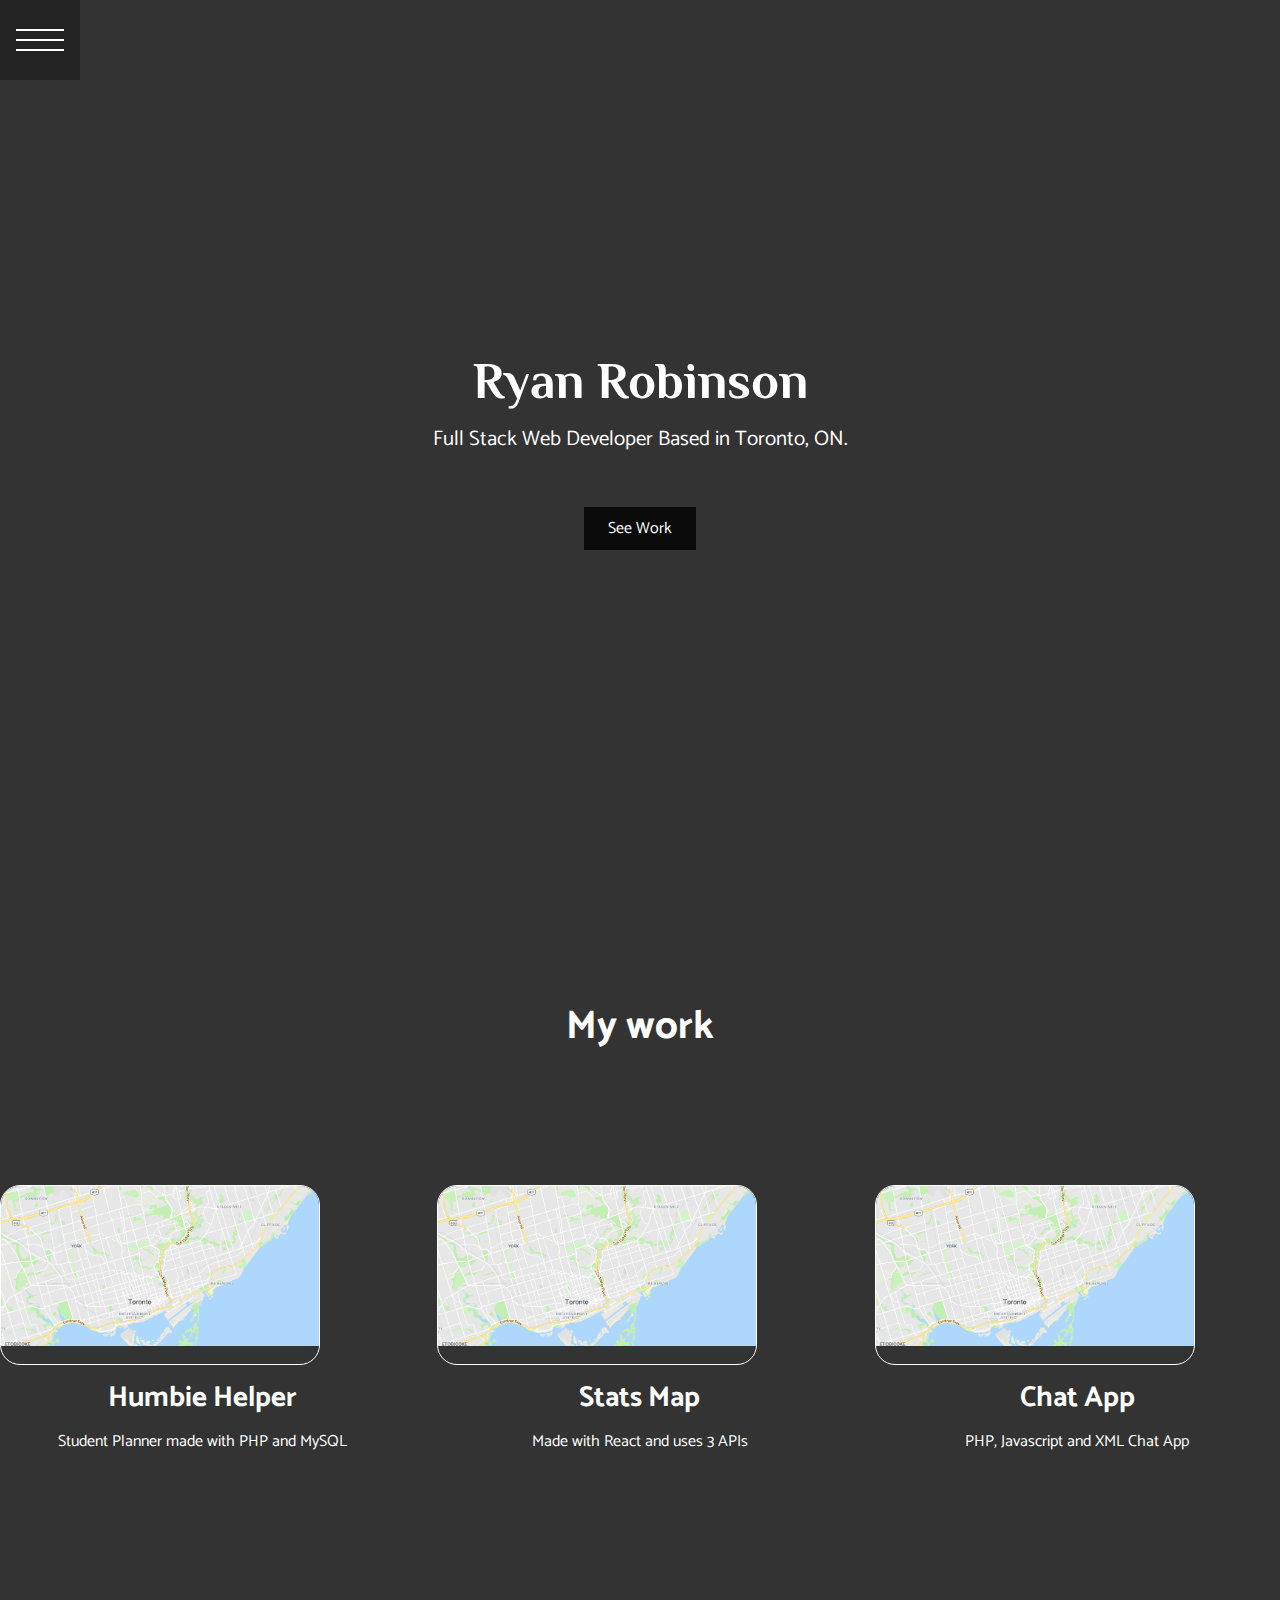
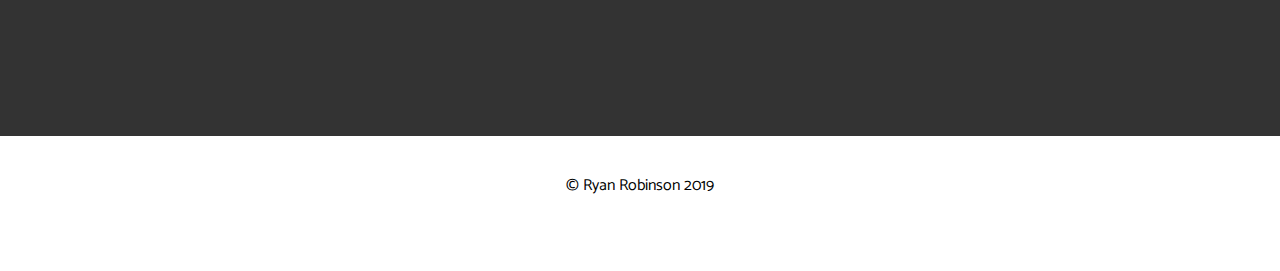
==== index.html @ bd289f0a "added grid to work section" ====
<!DOCTYPE html>
<html lang="en">
<head>
    <meta charset="UTF-8">
    <meta name="viewport" content="width=device-width, initial-scale=1.0">
    <meta http-equiv="X-UA-Compatible" content="ie=edge">
    <title>Document</title>
    <link href="https://fonts.googleapis.com/css?family=Philosopher|Catamaran" rel="stylesheet">
    <link rel="stylesheet" href="./css/style.css">
    <link rel="stylesheet" href="./css/nav.css">
    <link rel="stylesheet" href="./css/work.css">
</head>
<body>
    <nav class="nav-wrap">
        <input type="checkbox" class="open-nav">
        <div class="burger"><div></div></div>
        <div class="nav">
            <div>
                <div>
                    <ul>
                        <li><a href="#" class="top-btn">Top</a></li>
                        <li><a href="#" class="work-btn">Work</a></li>
                        <li><a href="#">About</a></li>
                        <li><a href="#">Contact</a></li>
                    </ul>
                </div>
            </div>
        </div>
    </nav>
    <main>
        <div class="landing">
            <div class="container landing-inner">
                <h1>Ryan Robinson</h1>
                <p>Full Stack Web Developer Based in Toronto, ON.</p>
                <a href="#" class="btn">See Work</a>
            </div>
        </div>
        <div class="work">
            <h2>My work</h2>
            <div class="work-1">
                <div class="work-display">
                    <a href="#"><img class='work-image' src="./images/stats-map.png" alt=""></a>
                </div>
                <div class="work-desc">
                    <h3>Humbie Helper</h3>
                    <p>Student Planner made with PHP and MySQL</p>
                </div>
            </div>
            <div class="work-2">
                <div class="work-display">
                    <a href="#"><img class='work-image' src="./images/stats-map.png" alt=""></a>
                </div>
                <div class="work-desc">
                    <h3>Stats Map</h3>
                    <p>Made with React and uses 3 APIs</p>
                </div>
            </div>
            <div class="work-3">
                <div class="work-display">
                    <a href="#"><img class='work-image' src="./images/stats-map.png" alt=""></a>
                </div>
                <div class="work-desc">
                    <h3>Chat App</h3>
                    <p>PHP, Javascript and XML Chat App</p>
                </div>
            </div>
        </div>
        <div class="about">

        </div>
    </main>
    <footer class="footer">
        <p class="footer-name">&copy; Ryan Robinson 2019</p>
    </footer>
<script src="./javascript/main.js"></script>
</body>
</html>
---- css/style.css ----
/* Custom Properties */
:root {
    --primary-color: rgba(0, 0, 0, 0.80);
    --overlay-color: rgb(5, 47, 59, 0.95);
    --font-color:#fff;
    --extra-font-color:#3399ff;
    --menu-speed: 1.3s;
    --burger-colour:#fff;
    --burger-background:rgba(0, 0, 0, 0.30);
    --menu-background: 
}

/* General Styles */
* {
    box-sizing: border-box;
    margin: 0;
    padding: 0;
}
body {
    font-family: Catamaran, Helvetica, Arial sans-serif;
    line-height: 1.2;
}

/* Landing Area Styles */
.container {
    max-width: 960px;
    margin: auto;
    overflow: hidden;
    padding: 0 3rem;
}
.landing {
    color:var(--font-color);
    height:100vh;
    position:relative;
    background-color: var(--primary-color);
}

.landing:before {
    content:'';
    /* Photo by Steve Johnson from pexels.com */
    background:url(../images/abstract1.jpg) no-repeat center center/cover;
    top:0;
    left:0;
    width:100%;
    height:100%;
    position:absolute;
    z-index:-1;
}
.landing .landing-inner {
    display:flex;
    flex-direction: column;
    align-items:center;
    justify-content: center;
    text-align:center;
    height:100%;
}
.landing h1 {
    font-size: 3.2rem;
    padding-bottom:1rem;
    font-family: Philosopher, sans-serif;
}
.landing p {
    padding-bottom:2.4rem;
    font-size:1.3rem;
}
.btn {
    display:inline-block;
    border: none;
    background-color: var(--primary-color);
    color: var(--font-color);
    padding:0.75em 1.5em;
    margin-top: 1rem;
    text-decoration:none;
    transition: opacity 0.75s linear;
}
.btn:hover {
    opacity: 0.5;
}

/* Footer Styling */
.footer {
    background-color: var(--primary-background);
    color: var(--primary-font);
    height:15vh;
    text-align:center;
}
.footer-name{
    padding-top:40px;
}
---- css/nav.css ----
.nav-wrap {
    position:fixed;
    top:0;
    left:0;
    z-index:1;
}
.open-nav {
    transform: scale(2.2);
}
.nav-wrap .open-nav {
    position:absolute;
    top:0;
    left:0;
    z-index:2;
    cursor:pointer;
    width:50px;
    height:50px;
    opacity:0;
}
/* Making The Hamburger */
.nav-wrap .burger {
    position:absolute;
    top:0;
    left:0;
    z-index:1;
    width:80px;
    height:80px;
    padding:1rem;
    background-color: var(--burger-background);
    display:flex;
    align-items:center;
    justify-content:center;
}

/* Meat */
.nav-wrap .burger > div {
    position:relative;
    width:100%;
    height:2px;
    background-color:var(--burger-colour);
    display:flex;
    align-items:center;
    justify-content:center;
    transition:all 0.6s ease;
}
/* Bun Top */
.nav-wrap .burger > div:before,
.nav-wrap .burger > div:after {
    content:'';
    position:absolute;
    z-index:1;
    top:-10px;
    width:100%;
    height:2px;
    background:inherit;
}
/* Bun bottom */
.nav-wrap .burger > div:after {
    top:10px;
}

/* --- Hamburger Menu Animations --- */
/* rotate burger on click */
.nav-wrap .open-nav:checked + .burger > div {
    transform: rotate(135deg);
}
/* turn hamburger into x */
.nav-wrap .open-nav:checked + .burger > div:before,
.nav-wrap .open-nav:checked + .burger > div:after {
    top: 0;
    transform: rotate(90deg);
}

/* rotate x on hover */
.nav-wrap .open-nav:checked:hover + .burger > div {
    transform: rotate(225deg);
}
/* animate menu */
.nav-wrap .open-nav:checked ~ .nav {
    visibility: visible;
}
.nav-wrap .open-nav:checked ~ .nav > div {
    transform:scale(1);
    transition-duration:var(--menu-speed);
}
.nav-wrap .open-nav:checked ~ .nav > div > div {
    opacity: 1;
    transition:opacity 0.4s ease;
}
.nav-wrap .nav {
    position: fixed;
    top: 0;
    left: 0;
    width:100%;
    height:100%;
    visibility: hidden;
    overflow: hidden;
    display: flex;
    align-items: center;
    justify-content: center;
}
.nav-wrap .nav > div {
    background: var(--burger-colour);
    border-radius: 50%;
    width: 200vw;
    height: 200vw;
    display:flex;
    flex: none;
    align-items: center;
    justify-content: center;
    transform: scale(0);
    transition: all 0.4s ease;
}
.nav-wrap .nav > div > div {
    text-align: center;
    max-width: 90vw;
    max-height:100vh;
    opacity:0;
    transition: opacity 0.5s ease;
}
.nav-wrap .nav > div > div > ul > li {
    list-style:none;
    color: var(--burger-color);
    font-size: 1.5rem;
    padding: 1rem;
}
.nav-wrap .nav > div > div > ul > li > a {
    color: inherit;
    text-decoration: none;
    transition: color 0.4s ease;
}
@media only screen and (min-width: 1100px) {
    /* .nav-wrap {
        display:none;
    } */
}
---- css/work.css ----
.work {
    color: var(--font-color);
    height:100vh;
    position:relative;
    background-color: var(--primary-color);
    display: grid;
    grid-template-columns: 1fr 1fr 1fr;
    grid-template-rows: 1fr 1fr 1fr;
    height: calc(100vh - 4em);
    grid-gap: 2em;
    margin: 0 auto;
}
.work-image{
    flex-shrink:0;
    min-width:100%;
    max-width:100%;
}
.work-1{
    grid-column:1;
    grid-row:2;
}
.work-2{
    grid-column:2;
    grid-row:2;
}
.work-3{
    grid-column:3;
    grid-row:2;
}
.work:before {
    content:'';
    background:url(../images/abstract2.jpg) no-repeat center center/cover;
    top:0;
    left:0;
    width:100%;
    height:100%;
    position:absolute;
    z-index:-1;
}
.work h2 {
    font-size:2.5rem;
    grid-column:2;
    grid-row:1;
    display:flex;
    flex-direction: column;
    align-items:center;
    justify-content: center;
    text-align:center;
}
.work h3 {
    font-size:1.8rem;
    padding: 1rem;
}
.work h2 h3 {
    display:block;
    font-family: Philosopher, sans-serif
}
.work-display {
    border: 1px solid #fff;
    border-radius: 20px;
    /* display: inline-block; */
    width:25vw;
    height:20vh;
    overflow: hidden;
}
.work-display img {
    margin:auto;
}
.work-card {
    display:flex;
    justify-content:center;
    align-items: center;
    padding: 20px;
    margin: 10px;
}
.work-desc {
    text-align:center;
}
#humbie {
    background:url(../images/humbieHelper.png)no-repeat center center/cover;
}
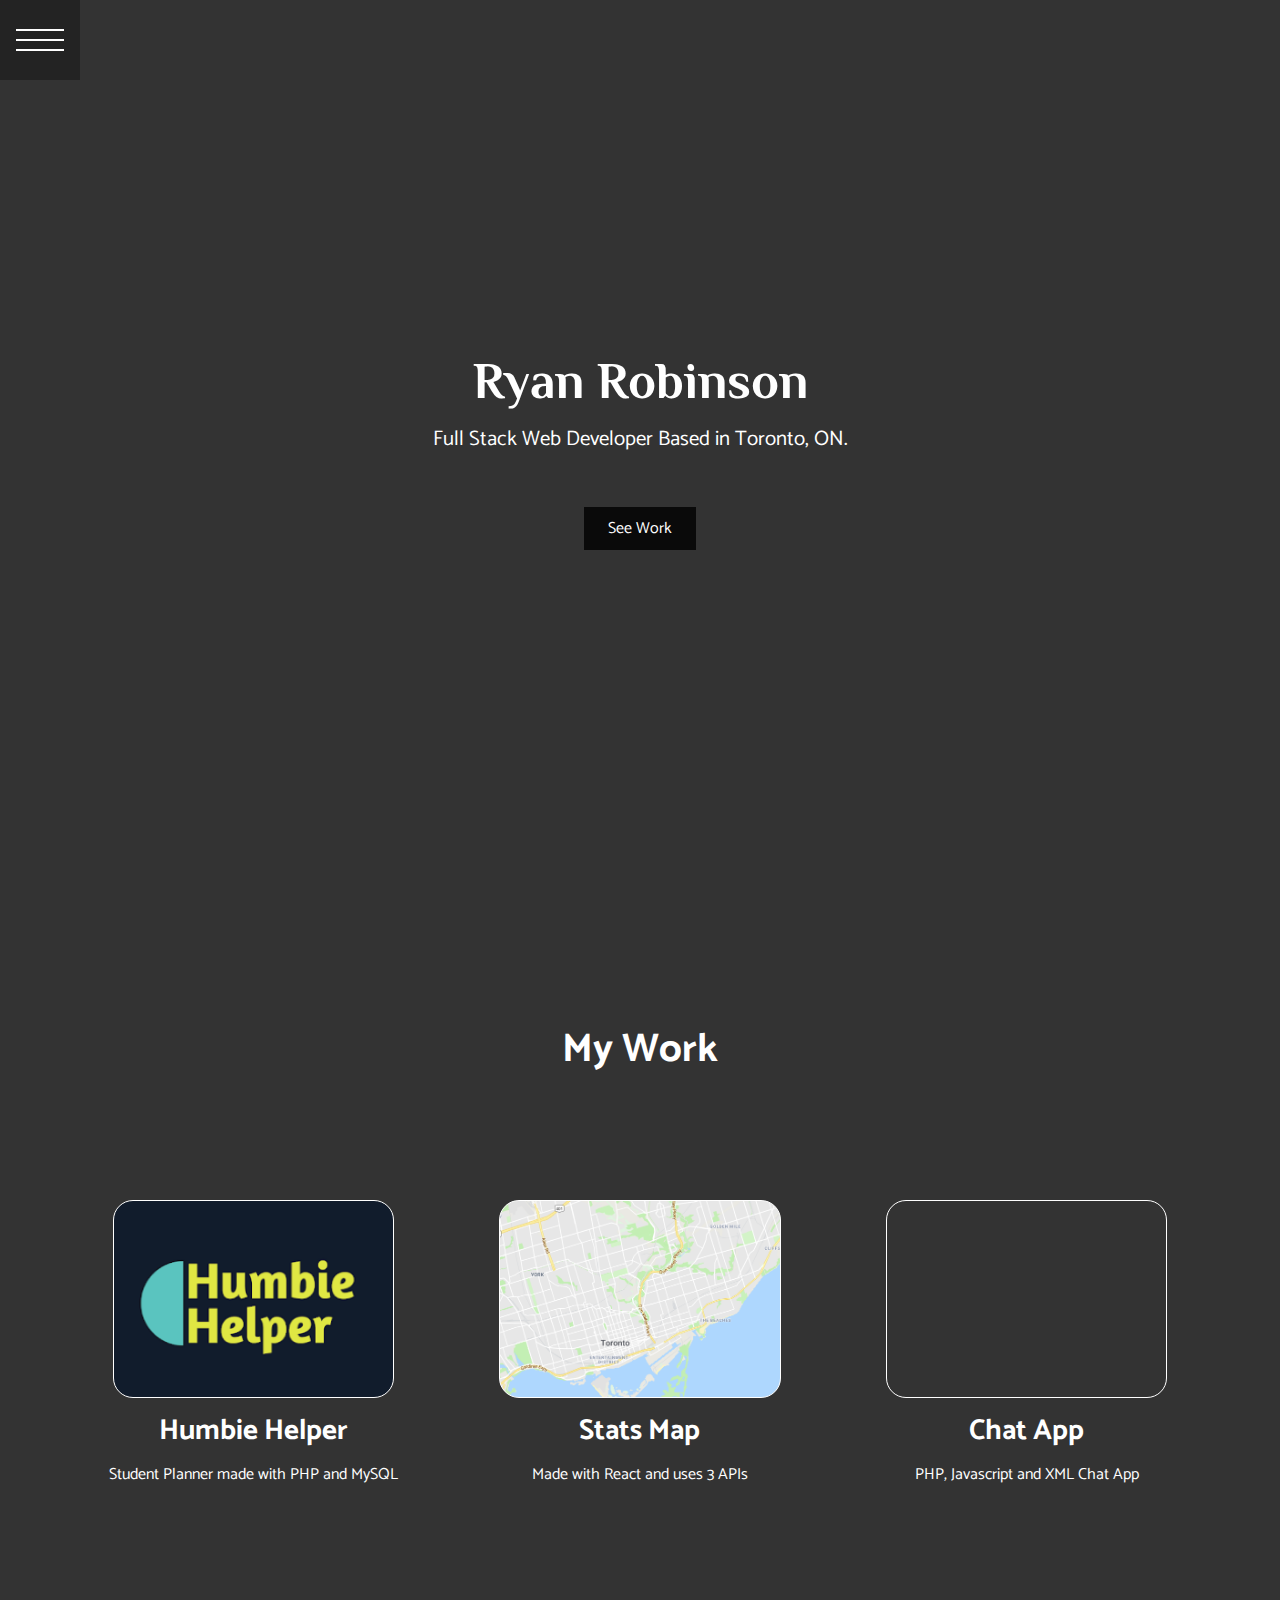
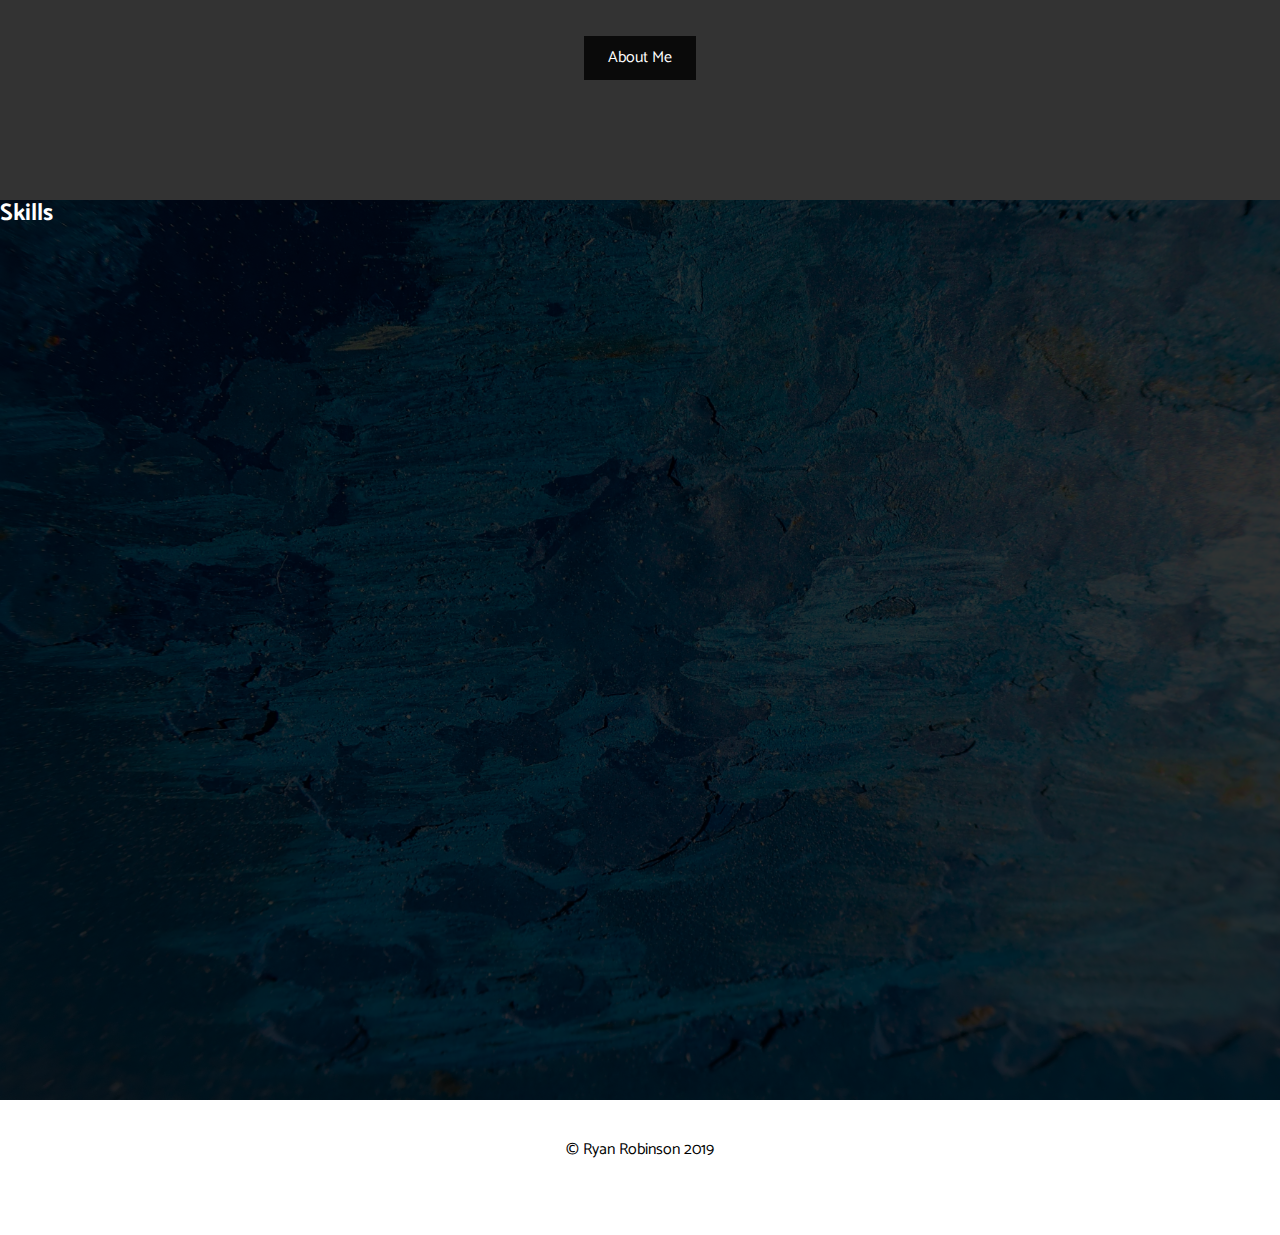
==== commit 51871874: "work section complete, start on about" ====
--- a/index.html
+++ b/index.html
@@ -20,7 +20,7 @@
                     <ul>
                         <li><a href="#" class="top-btn">Top</a></li>
                         <li><a href="#" class="work-btn">Work</a></li>
-                        <li><a href="#">About</a></li>
+                        <li><a href="#" class="about-btn">About</a></li>
                         <li><a href="#">Contact</a></li>
                     </ul>
                 </div>
@@ -32,14 +32,14 @@
             <div class="container landing-inner">
                 <h1>Ryan Robinson</h1>
                 <p>Full Stack Web Developer Based in Toronto, ON.</p>
-                <a href="#" class="btn">See Work</a>
+                <a href="#" class="main-btn btn">See Work</a>
             </div>
         </div>
         <div class="work">
-            <h2>My work</h2>
+            <h2>My Work</h2>
             <div class="work-1">
                 <div class="work-display">
-                    <a href="#"><img class='work-image' src="./images/stats-map.png" alt=""></a>
+                    <a href="#"></a>
                 </div>
                 <div class="work-desc">
                     <h3>Humbie Helper</h3>
@@ -48,7 +48,7 @@
             </div>
             <div class="work-2">
                 <div class="work-display">
-                    <a href="#"><img class='work-image' src="./images/stats-map.png" alt=""></a>
+                    <a href="#"></a>
                 </div>
                 <div class="work-desc">
                     <h3>Stats Map</h3>
@@ -57,16 +57,21 @@
             </div>
             <div class="work-3">
                 <div class="work-display">
-                    <a href="#"><img class='work-image' src="./images/stats-map.png" alt=""></a>
+                    <a href="#"></a>
                 </div>
                 <div class="work-desc">
                     <h3>Chat App</h3>
                     <p>PHP, Javascript and XML Chat App</p>
                 </div>
             </div>
+            <div class="btn-container">
+                <a href="#" class= "btn about-btn">About Me</a>
+            </div>
         </div>
         <div class="about">
-
+            <h2>Skills</h2>
+            <div class="skills">
+            </div>
         </div>
     </main>
     <footer class="footer">
--- a/css/style.css
+++ b/css/style.css
@@ -1,16 +1,15 @@
-/* Custom Properties */
+/* --- Variables --- */
 :root {
     --primary-color: rgba(0, 0, 0, 0.80);
-    --overlay-color: rgb(5, 47, 59, 0.95);
+    --menu-color: rgb(0, 0, 0, 0.95);
     --font-color:#fff;
     --extra-font-color:#3399ff;
     --menu-speed: 1.3s;
-    --burger-colour:#fff;
-    --burger-background:rgba(0, 0, 0, 0.30);
-    --menu-background: 
+    --burger-color:#fff;
+    --burger-background:rgba(0, 0, 0, 0.30); 
 }
 
-/* General Styles */
+/* --- General Style --- */
 * {
     box-sizing: border-box;
     margin: 0;
@@ -21,7 +20,7 @@
     line-height: 1.2;
 }
 
-/* Landing Area Styles */
+/* --- Landing Section --- */
 .container {
     max-width: 960px;
     margin: auto;
@@ -64,7 +63,6 @@
     font-size:1.3rem;
 }
 .btn {
-    display:inline-block;
     border: none;
     background-color: var(--primary-color);
     color: var(--font-color);
@@ -76,8 +74,26 @@
 .btn:hover {
     opacity: 0.5;
 }
+/* --- About Section --- */
+.about {
+    color: var(--font-color);
+    height:100vh;
+    position:relative;
+    background-color: var(--primary-color);
+}
+.about:before {
+    content:'';
+    /* Photo by Steve Johnson from pexels.com */
+    background:url(../images/abstract3.jpg) no-repeat center center/cover;
+    top:0;
+    left:0;
+    width:100%;
+    height:100%;
+    position:absolute;
+    z-index:-1;
+}
 
-/* Footer Styling */
+/* --- Footer --- */
 .footer {
     background-color: var(--primary-background);
     color: var(--primary-font);
@@ -86,4 +102,5 @@
 }
 .footer-name{
     padding-top:40px;
-}+}
+
--- a/css/nav.css
+++ b/css/nav.css
@@ -37,7 +37,7 @@
     position:relative;
     width:100%;
     height:2px;
-    background-color:var(--burger-colour);
+    background-color:var(--burger-color);
     display:flex;
     align-items:center;
     justify-content:center;
@@ -100,7 +100,7 @@
     justify-content: center;
 }
 .nav-wrap .nav > div {
-    background: var(--burger-colour);
+    background: var(--menu-color);
     border-radius: 50%;
     width: 200vw;
     height: 200vw;
@@ -112,8 +112,8 @@
     transition: all 0.4s ease;
 }
 .nav-wrap .nav > div > div {
-    text-align: center;
-    max-width: 90vw;
+    text-align:center;
+    max-width:90vw;
     max-height:100vh;
     opacity:0;
     transition: opacity 0.5s ease;
@@ -129,7 +129,7 @@
     text-decoration: none;
     transition: color 0.4s ease;
 }
-@media only screen and (min-width: 1100px) {
+@media only screen and (min-width: 1024px) {
     /* .nav-wrap {
         display:none;
     } */
--- a/css/work.css
+++ b/css/work.css
@@ -3,12 +3,9 @@
     height:100vh;
     position:relative;
     background-color: var(--primary-color);
-    display: grid;
-    grid-template-columns: 1fr 1fr 1fr;
-    grid-template-rows: 1fr 1fr 1fr;
-    height: calc(100vh - 4em);
-    grid-gap: 2em;
-    margin: 0 auto;
+    display:grid;
+    grid-template-columns:1fr 1fr 1fr;
+    grid-template-rows:1fr 1fr 1fr;
 }
 .work-image{
     flex-shrink:0;
@@ -18,6 +15,7 @@
 .work-1{
     grid-column:1;
     grid-row:2;
+    padding-left:5rem;
 }
 .work-2{
     grid-column:2;
@@ -26,9 +24,24 @@
 .work-3{
     grid-column:3;
     grid-row:2;
+    padding-right:5rem;
+}
+.work-1 > .work-display {
+    background:url(../images/humbieHelper.png) no-repeat center center/cover;
+
+}
+.work-2 > .work-display {
+    background:url(../images/stats-map.png) no-repeat center center/cover;
+
+}
+.work-3 > .work-display {
+    background:url(../images/abstract1.jpg) no-repeat center center/cover;
+
 }
 .work:before {
     content:'';
+    /* Photo from https://www.pexels.com/@rawpixel */
+    /* https://www.pexels.com/@francesco-ungaro */
     background:url(../images/abstract2.jpg) no-repeat center center/cover;
     top:0;
     left:0;
@@ -42,9 +55,9 @@
     grid-column:2;
     grid-row:1;
     display:flex;
-    flex-direction: column;
+    flex-direction:column;
     align-items:center;
-    justify-content: center;
+    justify-content:center;
     text-align:center;
 }
 .work h3 {
@@ -53,29 +66,48 @@
 }
 .work h2 h3 {
     display:block;
-    font-family: Philosopher, sans-serif
+    font-family:Philosopher, sans-serif;
 }
 .work-display {
-    border: 1px solid #fff;
+    border:1px solid #fff;
     border-radius: 20px;
-    /* display: inline-block; */
-    width:25vw;
-    height:20vh;
-    overflow: hidden;
-}
-.work-display img {
-    margin:auto;
-}
-.work-card {
-    display:flex;
-    justify-content:center;
-    align-items: center;
-    padding: 20px;
-    margin: 10px;
+    width:22vw;
+    height:22vh;
+    overflow:hidden;
+    margin:0 auto;
 }
 .work-desc {
     text-align:center;
 }
-#humbie {
-    background:url(../images/humbieHelper.png)no-repeat center center/cover;
-}+.btn-container {
+    grid-column: 2;
+    grid-row: 3;
+    text-align: center;
+    display: flex;
+    align-items: center;
+    justify-content: center;
+}
+/* .about-btn {
+    display: flex;
+    align-items: center;
+    justify-content: center;
+} */
+
+/* --- Media Queries --- */
+@media only screen and (max-width: 1024px) {
+    .work {
+        display:block;
+    }
+    .work > div {
+        padding-top:5rem;
+    }
+    .work-1{
+        padding-left:0;
+    }
+    .work-3{
+        padding-right:0;
+    }
+    .work-display{
+        height:15vh;
+    }
+}
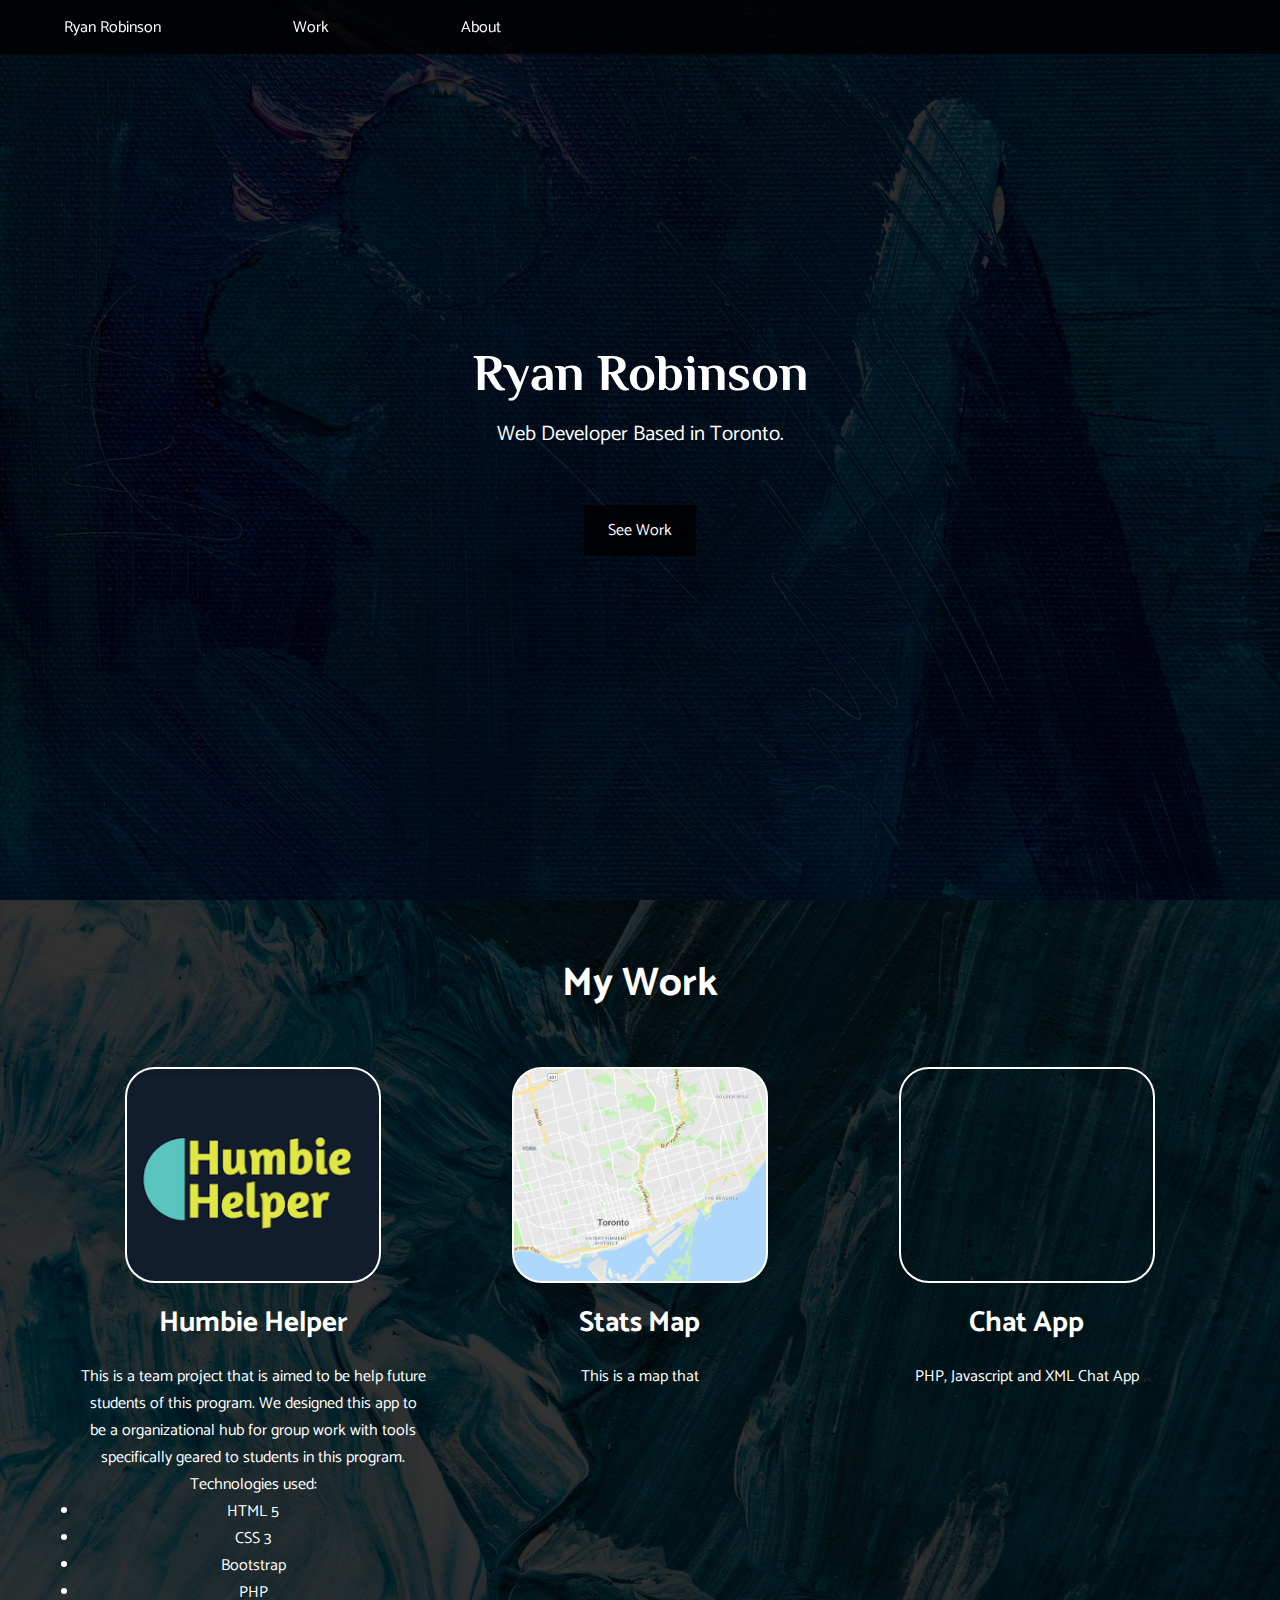
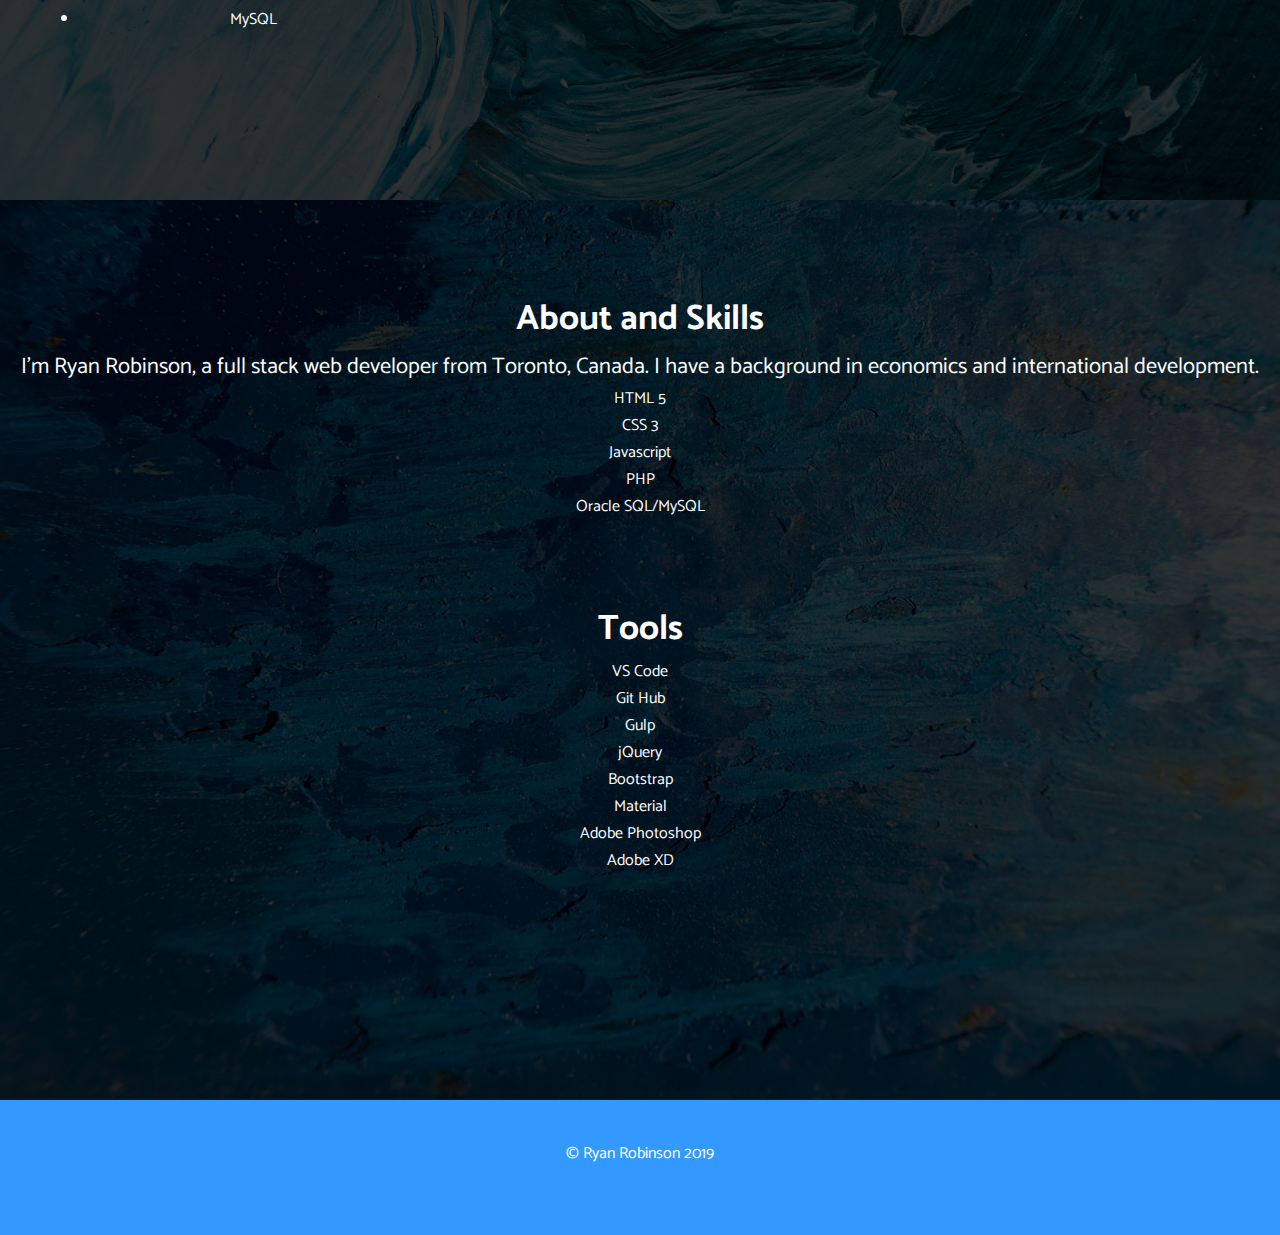
==== commit 719fb057: "about section start, scroll fixed" ====
--- a/index.html
+++ b/index.html
@@ -4,46 +4,65 @@
     <meta charset="UTF-8">
     <meta name="viewport" content="width=device-width, initial-scale=1.0">
     <meta http-equiv="X-UA-Compatible" content="ie=edge">
-    <title>Document</title>
+    <title>Ryan Robinson</title>
     <link href="https://fonts.googleapis.com/css?family=Philosopher|Catamaran" rel="stylesheet">
     <link rel="stylesheet" href="./css/style.css">
-    <link rel="stylesheet" href="./css/nav.css">
+    <link rel="stylesheet" href="./css/mobile-nav.css">
+    <link rel="stylesheet" href="./css/desktop-nav.css">
     <link rel="stylesheet" href="./css/work.css">
 </head>
 <body>
-    <nav class="nav-wrap">
+    <nav class="desktop-nav">
+        <ul>
+            <li><a href="#landing" class="top-btn">Ryan Robinson</a></li>
+            <li><a href="#work" class="work-btn">Work</a></li>
+            <li><a href="#about" class="about-btn">About</a></li>
+        </ul>
+    </nav>
+    <div class="mobile-nav">
         <input type="checkbox" class="open-nav">
         <div class="burger"><div></div></div>
         <div class="nav">
             <div>
                 <div>
                     <ul>
-                        <li><a href="#" class="top-btn">Top</a></li>
-                        <li><a href="#" class="work-btn">Work</a></li>
-                        <li><a href="#" class="about-btn">About</a></li>
-                        <li><a href="#">Contact</a></li>
+                        <li><a href="#landing" class="top-btn">Ryan Robinson</a></li>
+                        <li><a href="#work" class="work-btn">Work</a></li>
+                        <li><a href="#about" class="about-btn">About</a></li>
                     </ul>
                 </div>
             </div>
         </div>
-    </nav>
-    <main>
-        <div class="landing">
+    </div>
+    <main >
+        <section id="landing">
             <div class="container landing-inner">
                 <h1>Ryan Robinson</h1>
-                <p>Full Stack Web Developer Based in Toronto, ON.</p>
+                <p>Web Developer Based in Toronto.</p>
                 <a href="#" class="main-btn btn">See Work</a>
             </div>
-        </div>
-        <div class="work">
+        </section>
+        <section id="work">
             <h2>My Work</h2>
             <div class="work-1">
-                <div class="work-display">
-                    <a href="#"></a>
-                </div>
+                    <a href="https://humbiehelper.skriptkaiju.com/">
+                        <div class="work-display"></div>
+                    </a>
                 <div class="work-desc">
                     <h3>Humbie Helper</h3>
-                    <p>Student Planner made with PHP and MySQL</p>
+                    <p>This is a team project that is aimed to be help future students of this program. 
+                        We designed this app to be a organizational hub for group work with tools specifically geared to students in this program. 
+                    </p>
+                    <p>
+                        Technologies used:
+                        <ul>
+                            <li>HTML 5</li>
+                            <li>CSS 3</li>
+                            <li>Bootstrap</li>
+                            <li>PHP</li>
+                            <li>MySQL</li>
+                        </ul>
+                    </p>
                 </div>
             </div>
             <div class="work-2">
@@ -52,7 +71,7 @@
                 </div>
                 <div class="work-desc">
                     <h3>Stats Map</h3>
-                    <p>Made with React and uses 3 APIs</p>
+                    <p>This is a map that </p>
                 </div>
             </div>
             <div class="work-3">
@@ -64,18 +83,33 @@
                     <p>PHP, Javascript and XML Chat App</p>
                 </div>
             </div>
-            <div class="btn-container">
-                <a href="#" class= "btn about-btn">About Me</a>
-            </div>
-        </div>
-        <div class="about">
-            <h2>Skills</h2>
-            <div class="skills">
-            </div>
-        </div>
+        </section>
+        <section id="about">
+            <h2>About and Skills</h2>
+            <p>I'm Ryan Robinson, a full stack web developer from Toronto, Canada. I have a background in economics and international development.</p>
+            <ul>
+                <li>HTML 5</li>
+                <li>CSS 3</li>
+                <li>Javascript</li>
+                <li>PHP</li>
+                <li>Oracle SQL/MySQL</li>
+            </ul>
+            <h3>Tools</h3>
+            <ul>
+                <li>VS Code</li>
+                <li>Git Hub</li>
+                <li>Gulp</li>
+                <li>jQuery</li>
+                <li>Bootstrap</li>
+                <li>Material</li>
+                <li>Adobe Photoshop</li>
+                <li>Adobe XD</li>
+
+            </ul>
+        </section>
     </main>
     <footer class="footer">
-        <p class="footer-name">&copy; Ryan Robinson 2019</p>
+        <p>&copy; Ryan Robinson <span>2019</span></p>
     </footer>
 <script src="./javascript/main.js"></script>
 </body>
--- a/css/style.css
+++ b/css/style.css
@@ -1,43 +1,41 @@
 /* --- Variables --- */
 :root {
-    --primary-color: rgba(0, 0, 0, 0.80);
-    --menu-color: rgb(0, 0, 0, 0.95);
+    --primary-color:rgba(0, 0, 0, 0.8);
+    --accent-color:rgba(51, 153, 255, 1);
     --font-color:#fff;
-    --extra-font-color:#3399ff;
+    --burger-color:#fff;
+    --burger-background:rgba(0, 0, 0, 0.3);
+    --menu-background:rgb(0, 0, 0, 0.95);
     --menu-speed: 1.3s;
-    --burger-color:#fff;
-    --burger-background:rgba(0, 0, 0, 0.30); 
 }
-
 /* --- General Style --- */
 * {
-    box-sizing: border-box;
-    margin: 0;
-    padding: 0;
+    font-family:Catamaran, Helvetica, Arial sans-serif;
+    box-sizing:border-box;
+    margin:0;
+    padding:0;
+    color: #fff;
 }
-body {
-    font-family: Catamaran, Helvetica, Arial sans-serif;
-    line-height: 1.2;
+html {
+    scroll-behavior: smooth;
 }
-
 /* --- Landing Section --- */
 .container {
-    max-width: 960px;
-    margin: auto;
-    overflow: hidden;
-    padding: 0 3rem;
+    max-width:960px;
+    margin:auto;
+    overflow:hidden;
+    padding:0 3rem;
 }
-.landing {
+#landing {
     color:var(--font-color);
     height:100vh;
     position:relative;
-    background-color: var(--primary-color);
+    background-color:var(--primary-color);
 }
-
-.landing:before {
+#landing:before {
     content:'';
     /* Photo by Steve Johnson from pexels.com */
-    background:url(../images/abstract1.jpg) no-repeat center center/cover;
+    background:url(../images/abstract1-med.jpg) no-repeat center center/cover;
     top:0;
     left:0;
     width:100%;
@@ -45,7 +43,7 @@
     position:absolute;
     z-index:-1;
 }
-.landing .landing-inner {
+#landing .landing-inner {
     display:flex;
     flex-direction: column;
     align-items:center;
@@ -53,38 +51,38 @@
     text-align:center;
     height:100%;
 }
-.landing h1 {
+#landing h1 {
     font-size: 3.2rem;
     padding-bottom:1rem;
     font-family: Philosopher, sans-serif;
 }
-.landing p {
+#landing p {
     padding-bottom:2.4rem;
     font-size:1.3rem;
 }
 .btn {
     border: none;
-    background-color: var(--primary-color);
-    color: var(--font-color);
+    background-color:var(--primary-color);
+    color:var(--font-color);
     padding:0.75em 1.5em;
     margin-top: 1rem;
     text-decoration:none;
-    transition: opacity 0.75s linear;
+    transition:opacity 0.75s ease-in;
 }
 .btn:hover {
-    opacity: 0.5;
+    opacity: 0.6;
 }
 /* --- About Section --- */
-.about {
-    color: var(--font-color);
+#about {
+    color:var(--font-color);
     height:100vh;
     position:relative;
-    background-color: var(--primary-color);
+    background-color:var(--primary-color);
 }
-.about:before {
+#about:before {
     content:'';
     /* Photo by Steve Johnson from pexels.com */
-    background:url(../images/abstract3.jpg) no-repeat center center/cover;
+    background:url(../images/abstract3-med.jpg) no-repeat center center/cover;
     top:0;
     left:0;
     width:100%;
@@ -92,15 +90,27 @@
     position:absolute;
     z-index:-1;
 }
-
+#about {
+    text-align:center;
+}
+#about > p {
+    font-size:1.4rem;
+}
+#about h2 {
+    padding-top:10vh;
+    font-size: 2.2rem;
+}
+#about h3 {
+    padding-top:5rem;
+    font-size: 2.2rem;
+}
 /* --- Footer --- */
 .footer {
-    background-color: var(--primary-background);
-    color: var(--primary-font);
+    background-color:var(--accent-color);
+    color:var(--font-color);
     height:15vh;
     text-align:center;
 }
-.footer-name{
+.footer > p {
     padding-top:40px;
-}
-
+}--- a/css/mobile-nav.css
+++ b/css/mobile-nav.css
@@ -0,0 +1,142 @@
+
+/* --- Mobile Navigation --- */
+.mobile-nav {
+    position:fixed;
+    top:0;
+    left:0;
+    z-index:1;
+}
+.open-nav {
+    transform: scale(2.2);
+}
+.mobile-nav .open-nav {
+    position:absolute;
+    top:0;
+    left:0;
+    z-index:2;
+    cursor:pointer;
+    width:50px;
+    height:50px;
+    opacity:0;
+}
+/* Making The Hamburger */
+.mobile-nav .burger {
+    position:absolute;
+    top:0;
+    left:0;
+    z-index:1;
+    width:80px;
+    height:80px;
+    padding:1rem;
+    background-color: var(--burger-background);
+    display:flex;
+    align-items:center;
+    justify-content:center;
+}
+
+/* Meat */
+.mobile-nav .burger > div {
+    position:relative;
+    width:100%;
+    height:2px;
+    background-color:var(--burger-color);
+    display:flex;
+    align-items:center;
+    justify-content:center;
+    transition:all 0.6s ease;
+}
+/* Bun Top */
+.mobile-nav .burger > div:before,
+.mobile-nav .burger > div:after {
+    content:'';
+    position:absolute;
+    z-index:1;
+    top:-10px;
+    width:100%;
+    height:2px;
+    background:inherit;
+}
+/* Bun bottom */
+.mobile-nav .burger > div:after {
+    top:10px;
+}
+
+/* --- Hamburger Menu Animations --- */
+/* rotate burger on click */
+.mobile-nav .open-nav:checked + .burger > div {
+    transform: rotate(135deg);
+}
+/* turn hamburger into x */
+.mobile-nav .open-nav:checked + .burger > div:before,
+.mobile-nav .open-nav:checked + .burger > div:after {
+    top: 0;
+    transform: rotate(90deg);
+}
+/* animate menu */
+.mobile-nav .open-nav:checked ~ .nav {
+    visibility: visible;
+}
+.mobile-nav .open-nav:checked ~ .nav > div {
+    transform:scale(1);
+    transition-duration:var(--menu-speed);
+}
+.mobile-nav .open-nav:checked ~ .nav > div > div {
+    opacity: 1;
+    transition:opacity 0.4s ease;
+}
+.mobile-nav .nav {
+    position: fixed;
+    top: 0;
+    left: 0;
+    width:100%;
+    height:100%;
+    visibility:hidden;
+    overflow:hidden;
+    display:flex;
+    align-items:center;
+    justify-content:center;
+}
+.mobile-nav .nav > div {
+    background: var(--menu-background);
+    border-radius:50%;
+    width:200vw;
+    height:200vw;
+    display:flex;
+    flex:none;
+    align-items:center;
+    justify-content:center;
+    transform:scale(0);
+    transition:all 0.4s ease-in-out;
+}
+.mobile-nav .nav > div > div {
+    text-align:center;
+    max-width:90vw;
+    max-height:100vh;
+    opacity:0;
+    transition:opacity 0.5s ease;
+}
+.mobile-nav .nav > div > div > ul > li {
+    list-style:none;
+    color: var(--burger-color);
+    font-size:1.5rem;
+    padding:1rem;
+}
+.mobile-nav .nav > div > div > ul > li > a {
+    color: inherit;
+    text-decoration: none;
+    transition: color 0.4s ease;
+}
+@media only screen and (min-width: 1024px) {
+    .mobile-nav {
+        display:none;
+    }
+}
+@media only screen and (max-width: 1024px) {
+    .nav > div > div > ul {
+        display: block;
+    }
+
+    .nav > div > div > ul {
+        display: inline;
+    }
+}
--- a/css/desktop-nav.css
+++ b/css/desktop-nav.css
@@ -0,0 +1,27 @@
+/* --- Desktop Navigation --- */
+.desktop-nav  {
+    background:var(--primary-color);
+    position:fixed;
+    top:0;
+    left:0;
+    width:100vw;
+    height:6vh;
+    z-index:1;
+    display:flex;
+    align-items:center;
+}
+.desktop-nav > ul {
+    list-style:none;
+}
+.desktop-nav > ul > li {
+    display:inline;
+    padding: 0px 4rem;
+}
+.desktop-nav > ul > li > a {
+    text-decoration:none;
+}
+@media only screen and (max-width: 1024px) {
+    .desktop-nav {
+        display:none;
+    }
+}--- a/css/work.css
+++ b/css/work.css
@@ -1,4 +1,4 @@
-.work {
+#work {
     color: var(--font-color);
     height:100vh;
     position:relative;
@@ -26,23 +26,23 @@
     grid-row:2;
     padding-right:5rem;
 }
-.work-1 > .work-display {
+.work-1 .work-display {
     background:url(../images/humbieHelper.png) no-repeat center center/cover;
 
 }
-.work-2 > .work-display {
+.work-2 .work-display {
     background:url(../images/stats-map.png) no-repeat center center/cover;
 
 }
-.work-3 > .work-display {
+.work-3 .work-display {
     background:url(../images/abstract1.jpg) no-repeat center center/cover;
 
 }
-.work:before {
+#work:before {
     content:'';
     /* Photo from https://www.pexels.com/@rawpixel */
     /* https://www.pexels.com/@francesco-ungaro */
-    background:url(../images/abstract2.jpg) no-repeat center center/cover;
+    background:url(../images/abstract2-med.jpg) no-repeat center center/cover;
     top:0;
     left:0;
     width:100%;
@@ -50,7 +50,7 @@
     position:absolute;
     z-index:-1;
 }
-.work h2 {
+#work h2 {
     font-size:2.5rem;
     grid-column:2;
     grid-row:1;
@@ -60,19 +60,19 @@
     justify-content:center;
     text-align:center;
 }
-.work h3 {
+#work h3 {
     font-size:1.8rem;
     padding: 1rem;
 }
-.work h2 h3 {
+#work h2 h3 {
     display:block;
     font-family:Philosopher, sans-serif;
 }
 .work-display {
-    border:1px solid #fff;
-    border-radius: 20px;
-    width:22vw;
-    height:22vh;
+    border:2px solid #fff;
+    border-radius:30px;
+    width:20vw;
+    height:24vh;
     overflow:hidden;
     margin:0 auto;
 }
@@ -87,18 +87,13 @@
     align-items: center;
     justify-content: center;
 }
-/* .about-btn {
-    display: flex;
-    align-items: center;
-    justify-content: center;
-} */
 
 /* --- Media Queries --- */
 @media only screen and (max-width: 1024px) {
-    .work {
-        display:block;
+    #work {
+        padding-top:5rem;
     }
-    .work > div {
+    #work > div {
         padding-top:5rem;
     }
     .work-1{
@@ -108,6 +103,30 @@
         padding-right:0;
     }
     .work-display{
-        height:15vh;
+        height:12vh;
     }
 }
+
+@media only screen and (max-width: 768px) {
+    #work {
+        display:block;
+    }
+    .work-display{
+        height:10vh;
+        width:30vw;
+    }
+}
+
+@media only screen and (max-width: 600px) {
+    #work {
+        height:138vh;
+    }
+}
+
+@media only screen and (max-width: 330px) {
+    #work {
+        height:170vh;
+    }
+}
+
+
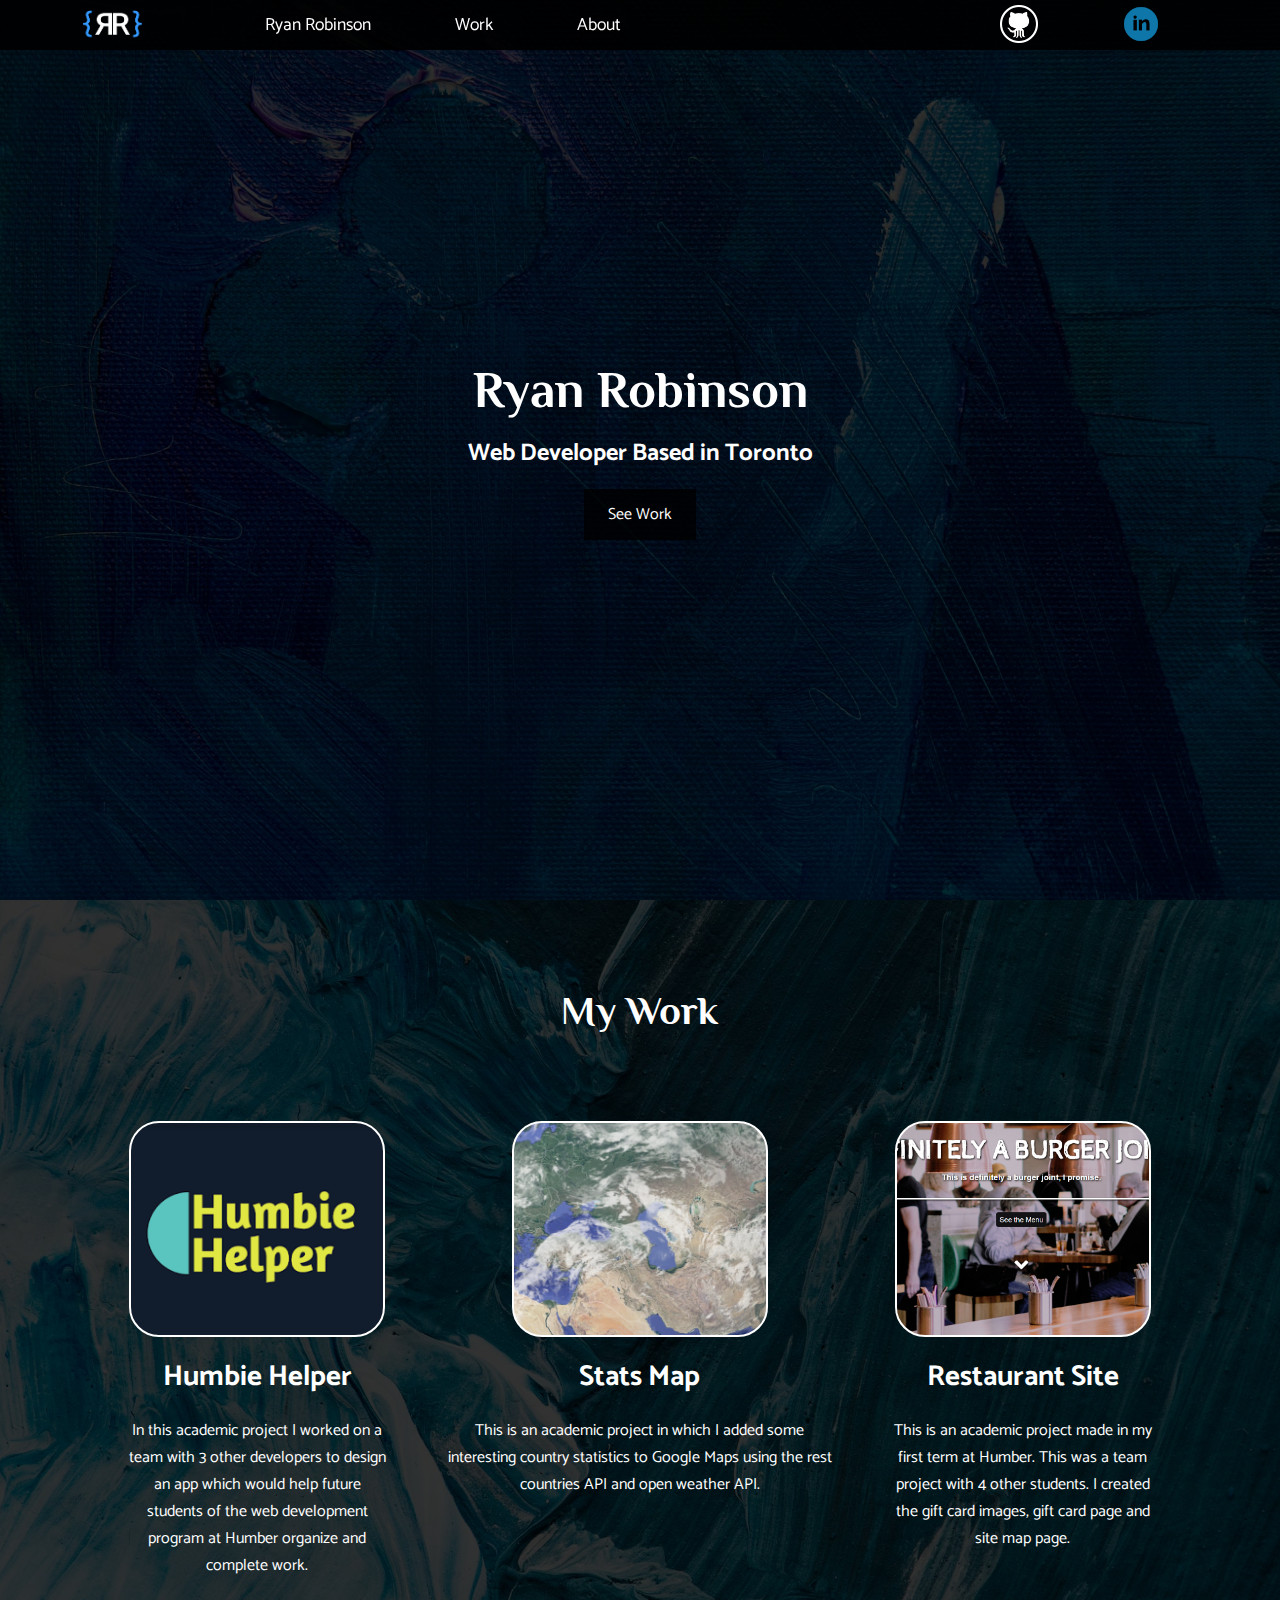
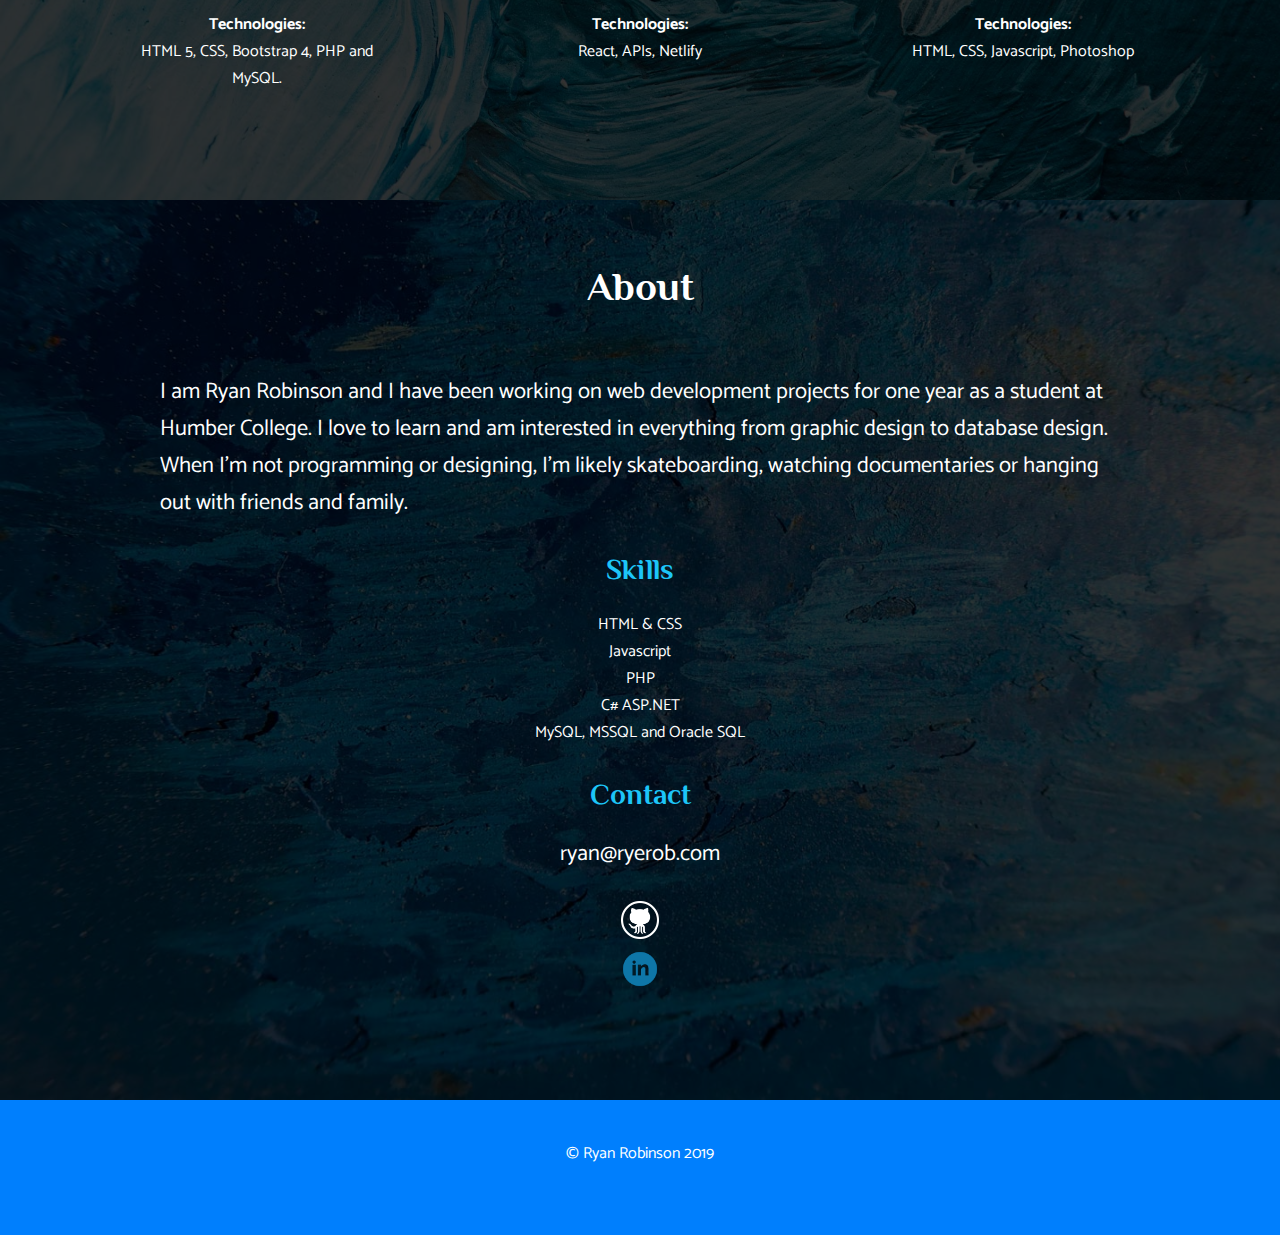
==== commit 55cbc129: "finished work and about section" ====
--- a/index.html
+++ b/index.html
@@ -5,7 +5,8 @@
     <meta name="viewport" content="width=device-width, initial-scale=1.0">
     <meta http-equiv="X-UA-Compatible" content="ie=edge">
     <title>Ryan Robinson</title>
-    <link href="https://fonts.googleapis.com/css?family=Philosopher|Catamaran" rel="stylesheet">
+    <link href="https://fonts.googleapis.com/css?family=Philosopher" rel="stylesheet">
+    <link href="https://fonts.googleapis.com/css?family=Catamaran" rel="stylesheet">
     <link rel="stylesheet" href="./css/style.css">
     <link rel="stylesheet" href="./css/mobile-nav.css">
     <link rel="stylesheet" href="./css/desktop-nav.css">
@@ -13,20 +14,26 @@
 </head>
 <body>
     <nav class="desktop-nav">
-        <ul>
-            <li><a href="#landing" class="top-btn">Ryan Robinson</a></li>
-            <li><a href="#work" class="work-btn">Work</a></li>
-            <li><a href="#about" class="about-btn">About</a></li>
+        <a href="#landing"><img id="logo-desktop" src="./images/logo.png" alt="site logo"></a>
+        <ul class="section-links">
+            <li><a href="#landing">Ryan Robinson</a></li>
+            <li><a href="#work">Work</a></li>
+            <li><a href="#about">About</a></li>
+        </ul>
+        <ul class="site-links">
+            <li><a href="https://github.com/RyeRob"><img class="git-icon" src="./images/github-icon.png" alt="git hub icon"></a></li>
+            <li><a href="https://www.linkedin.com/in/ryanrobinson5/"><img class="linked-icon" src="./images/linkedin-icon.png" alt="linked in icon"></a></li>
         </ul>
     </nav>
     <div class="mobile-nav">
+        <img id="logo-mobile" src="./images/logo.png" alt="site logo">
         <input type="checkbox" class="open-nav">
         <div class="burger"><div></div></div>
         <div class="nav">
             <div>
                 <div>
                     <ul>
-                        <li><a href="#landing" class="top-btn">Ryan Robinson</a></li>
+                        <li><a href="#" class="top-btn">Top</a></li>
                         <li><a href="#work" class="work-btn">Work</a></li>
                         <li><a href="#about" class="about-btn">About</a></li>
                     </ul>
@@ -34,15 +41,15 @@
             </div>
         </div>
     </div>
-    <main >
+    <main>
         <section id="landing">
             <div class="container landing-inner">
                 <h1>Ryan Robinson</h1>
-                <p>Web Developer Based in Toronto.</p>
+                <h2>Web Developer Based in Toronto</h2>
                 <a href="#" class="main-btn btn">See Work</a>
             </div>
         </section>
-        <section id="work">
+        <section id="work" class="work">
             <h2>My Work</h2>
             <div class="work-1">
                     <a href="https://humbiehelper.skriptkaiju.com/">
@@ -50,62 +57,66 @@
                     </a>
                 <div class="work-desc">
                     <h3>Humbie Helper</h3>
-                    <p>This is a team project that is aimed to be help future students of this program. 
-                        We designed this app to be a organizational hub for group work with tools specifically geared to students in this program. 
-                    </p>
-                    <p>
-                        Technologies used:
-                        <ul>
-                            <li>HTML 5</li>
-                            <li>CSS 3</li>
-                            <li>Bootstrap</li>
-                            <li>PHP</li>
-                            <li>MySQL</li>
-                        </ul>
+                    <p>In this academic project I worked on a team with 3 other developers to 
+                       design an app which would help future students of the web development 
+                       program at Humber organize and complete work.
                     </p>
                 </div>
             </div>
+            <div class="work-tech1 tech">
+                <h4>Technologies:</h4>
+                <p class="tech-list">HTML 5, CSS, Bootstrap 4, PHP and MySQL.</p>
+            </div>
             <div class="work-2">
-                <div class="work-display">
-                    <a href="#"></a>
-                </div>
+                    <a href="https://stats-map.netlify.com/">
+                        <div class="work-display"></div>
+                    </a>
                 <div class="work-desc">
                     <h3>Stats Map</h3>
-                    <p>This is a map that </p>
+                    <p>This is an academic project in which I added some interesting country statistics
+                       to Google Maps using the rest countries API and open weather API.</p>
                 </div>
             </div>
+            <div class="work-tech2 tech">
+                    <h4>Technologies:</h4>
+                    <p class="tech-list">React, APIs, Netlify</p>
+                </div>
             <div class="work-3">
-                <div class="work-display">
-                    <a href="#"></a>
-                </div>
+                    <a href="http://ryerob.com/restaurant">
+                        <div class="work-display"></div>
+                    </a>
                 <div class="work-desc">
-                    <h3>Chat App</h3>
-                    <p>PHP, Javascript and XML Chat App</p>
+                    <h3>Restaurant Site</h3>
+                    <p>This is an academic project made in my first term at Humber. This was a team project 
+                       with 4 other students. I created the gift card images, gift card page and site map page.</p>
                 </div>
             </div>
+            <div class="work-tech3 tech">
+                    <h4>Technologies:</h4>
+                    <p class="tech-list">HTML, CSS, Javascript, Photoshop</p>
+                </div>
         </section>
         <section id="about">
-            <h2>About and Skills</h2>
-            <p>I'm Ryan Robinson, a full stack web developer from Toronto, Canada. I have a background in economics and international development.</p>
-            <ul>
-                <li>HTML 5</li>
-                <li>CSS 3</li>
-                <li>Javascript</li>
-                <li>PHP</li>
-                <li>Oracle SQL/MySQL</li>
-            </ul>
-            <h3>Tools</h3>
-            <ul>
-                <li>VS Code</li>
-                <li>Git Hub</li>
-                <li>Gulp</li>
-                <li>jQuery</li>
-                <li>Bootstrap</li>
-                <li>Material</li>
-                <li>Adobe Photoshop</li>
-                <li>Adobe XD</li>
-
-            </ul>
+            <div class="about-wrap">
+                <h2>About</h2>
+                <p>I am Ryan Robinson and I have been working on web development projects for one year as a student at Humber College. I love to learn and am interested in everything from graphic design to database design. When I’m not programming or designing, I’m likely skateboarding, watching documentaries or hanging out with friends and family.</p>
+                <h3>Skills</h3>
+                <ul>
+                    <li>HTML & CSS</li>
+                    <li>Javascript</li>
+                    <li>PHP</li>
+                    <li>C# ASP.NET</li>
+                    <li>MySQL, MSSQL and Oracle SQL</li>
+                </ul>
+                <h3>Contact</h3>
+                <div class="contact-info">
+                    <p>ryan@ryerob.com</p>
+                    <ul>
+                        <li><a href="https://github.com/RyeRob"><img class="git-icon" src="./images/github-icon.png" alt="git hub icon"></a></li>
+                        <li><a href="https://www.linkedin.com/in/ryanrobinson5/"><img class="linked-icon" src="./images/linkedin-icon.png" alt="linked in icon"></a></li>
+                    </ul>
+                </div>
+            </div>
         </section>
     </main>
     <footer class="footer">
--- a/css/style.css
+++ b/css/style.css
@@ -1,11 +1,11 @@
 /* --- Variables --- */
 :root {
     --primary-color:rgba(0, 0, 0, 0.8);
-    --accent-color:rgba(51, 153, 255, 1);
+    --accent-color:rgb(0, 127, 253);
     --font-color:#fff;
     --burger-color:#fff;
     --burger-background:rgba(0, 0, 0, 0.3);
-    --menu-background:rgb(0, 0, 0, 0.95);
+    --menu-background:rgb(0, 0, 0, 0.9);
     --menu-speed: 1.3s;
 }
 /* --- General Style --- */
@@ -75,7 +75,7 @@
 /* --- About Section --- */
 #about {
     color:var(--font-color);
-    height:100vh;
+    min-height:100vh;
     position:relative;
     background-color:var(--primary-color);
 }
@@ -90,20 +90,46 @@
     position:absolute;
     z-index:-1;
 }
-#about {
+.about-wrap {
+    max-width: 960px;
+    margin:auto;
+    overflow: hidden;
+}
+.about-wrap > ul {
     text-align:center;
-}
-#about > p {
-    font-size:1.4rem;
+    list-style: none;
 }
 #about h2 {
-    padding-top:10vh;
-    font-size: 2.2rem;
+    padding-top:4rem;
+    padding-bottom:4rem;
+    font-size: 2.5rem;
+    text-align:center;
+    font-family:Philosopher, Arial, Helvetica, sans-serif;
 }
 #about h3 {
-    padding-top:5rem;
-    font-size: 2.2rem;
+    font-size: 1.8rem;
+    color:#1dc5f8;
+    text-align:center;
+    padding-top:2rem;
+    padding-bottom:1.6rem;
+    font-family:Philosopher, Arial, Helvetica, sans-serif;
 }
+#about p {
+    font-size:1.4rem;   
+}
+.contact-info {
+    text-align:center;
+    font-size:1.3rem;
+    
+}
+.contact-info > ul {
+    padding-top: 1.8rem;
+    list-style:none;
+}
+/* .contact-info > ul > li {
+    padding:1rem;
+} */
+
 /* --- Footer --- */
 .footer {
     background-color:var(--accent-color);
--- a/css/mobile-nav.css
+++ b/css/mobile-nav.css
@@ -1,10 +1,21 @@
 
 /* --- Mobile Navigation --- */
 .mobile-nav {
+    background:var(--primary-color);
     position:fixed;
     top:0;
     left:0;
+    width:100vw;
+    height:80px;
     z-index:1;
+    display:flex;
+    align-items:center;
+}
+#logo-mobile {
+    position:fixed;
+    right:0;
+    width:200px;
+    height:auto;
 }
 .open-nav {
     transform: scale(2.2);
--- a/css/desktop-nav.css
+++ b/css/desktop-nav.css
@@ -1,11 +1,16 @@
 /* --- Desktop Navigation --- */
+#logo-desktop {
+    width:225px;
+    height:auto;
+    margin-top:5px;
+}
 .desktop-nav  {
-    background:var(--primary-color);
+    background:var(--menu-background);
     position:fixed;
     top:0;
     left:0;
     width:100vw;
-    height:6vh;
+    height:50px;
     z-index:1;
     display:flex;
     align-items:center;
@@ -15,10 +20,31 @@
 }
 .desktop-nav > ul > li {
     display:inline;
-    padding: 0px 4rem;
+    padding: 0px 2.5rem;
+    font-size:1.1rem;
 }
 .desktop-nav > ul > li > a {
     text-decoration:none;
+}
+.site-links{
+    position:fixed;
+    top:0;
+    right:0;
+    list-style:none;
+    padding-right:5rem;
+    margin-top:5px;
+}
+.site-links li {
+    display: inline;
+    padding: 0px 2rem;
+}
+.git-icon {
+    width: 38px;
+    height:auto;
+}
+.linked-icon{
+    width:38px;
+    height:auto;
 }
 @media only screen and (max-width: 1024px) {
     .desktop-nav {
--- a/css/work.css
+++ b/css/work.css
@@ -6,6 +6,8 @@
     display:grid;
     grid-template-columns:1fr 1fr 1fr;
     grid-template-rows:1fr 1fr 1fr;
+    grid-column-gap: 60px;
+
 }
 .work-image{
     flex-shrink:0;
@@ -15,7 +17,7 @@
 .work-1{
     grid-column:1;
     grid-row:2;
-    padding-left:5rem;
+    padding-left:8rem;
 }
 .work-2{
     grid-column:2;
@@ -24,18 +26,18 @@
 .work-3{
     grid-column:3;
     grid-row:2;
-    padding-right:5rem;
+    padding-right:8rem;
 }
 .work-1 .work-display {
     background:url(../images/humbieHelper.png) no-repeat center center/cover;
 
 }
 .work-2 .work-display {
-    background:url(../images/stats-map.png) no-repeat center center/cover;
+    background:url(../images/stat-map-icon.png) no-repeat center center/cover;
 
 }
 .work-3 .work-display {
-    background:url(../images/abstract1.jpg) no-repeat center center/cover;
+    background:url(../images/rest-land.png) no-repeat center center/cover;
 
 }
 #work:before {
@@ -59,14 +61,11 @@
     align-items:center;
     justify-content:center;
     text-align:center;
+    font-family:Philosopher, Arial, Helvetica, sans-serif;
 }
 #work h3 {
     font-size:1.8rem;
     padding: 1rem;
-}
-#work h2 h3 {
-    display:block;
-    font-family:Philosopher, sans-serif;
 }
 .work-display {
     border:2px solid #fff;
@@ -78,6 +77,33 @@
 }
 .work-desc {
     text-align:center;
+}
+.work-desc h3 {
+    padding-top:1.2rem;
+}
+.tech {
+    text-align: center;
+}
+.tech h4 {
+    padding-top:2rem;
+}
+.tech-list {
+    list-style: none;
+}
+.work-tech1 {
+    grid-column:1;
+    grid-row:3;
+    text-align:center;
+    padding-left:8rem;
+}
+.work-tech2 {
+    grid-column:2;
+    grid-row:3;
+}
+.work-tech3 {
+    grid-column:3;
+    grid-row:3;
+    padding-right:8rem;
 }
 .btn-container {
     grid-column: 2;
@@ -102,6 +128,12 @@
     .work-3{
         padding-right:0;
     }
+    .work-tech1{
+        padding-left:0;
+    }
+    .work-tech3{
+        padding-right:0;
+    }
     .work-display{
         height:12vh;
     }
@@ -115,18 +147,4 @@
         height:10vh;
         width:30vw;
     }
-}
-
-@media only screen and (max-width: 600px) {
-    #work {
-        height:138vh;
-    }
-}
-
-@media only screen and (max-width: 330px) {
-    #work {
-        height:170vh;
-    }
-}
-
-
+}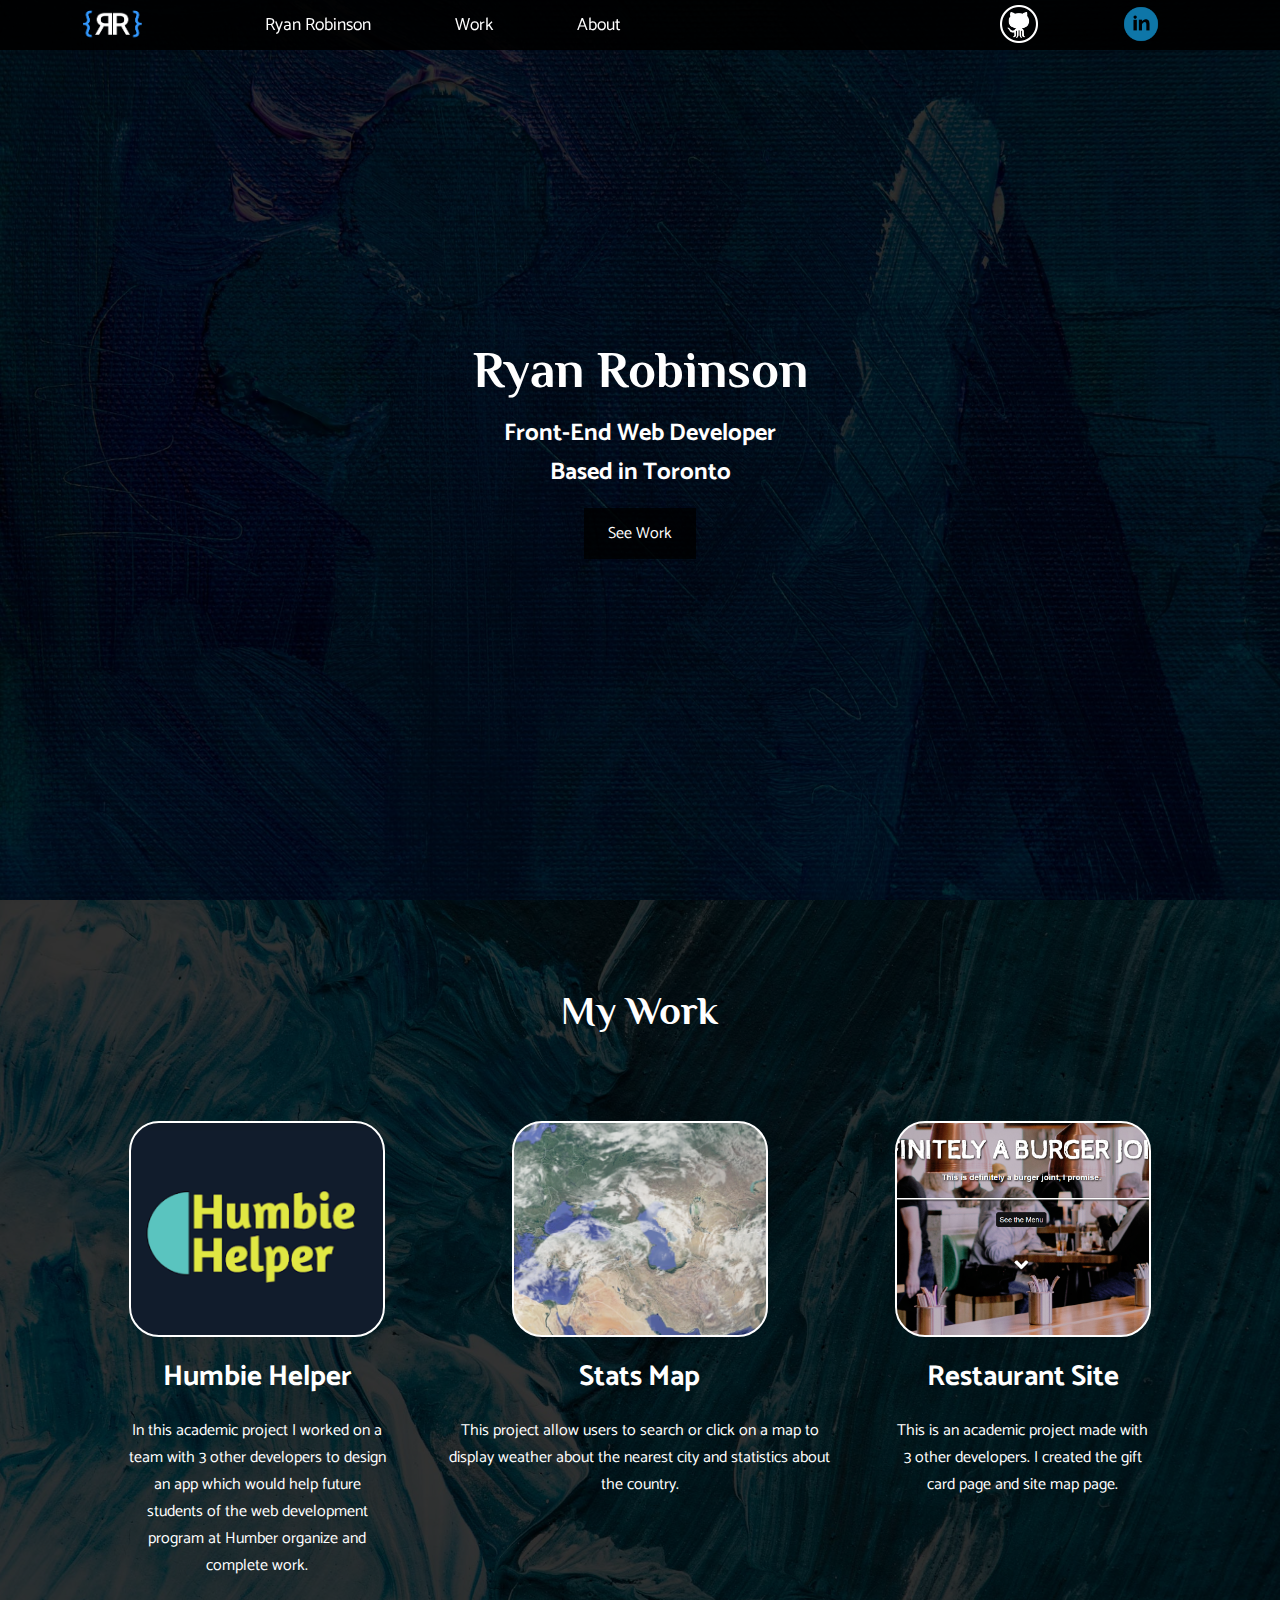
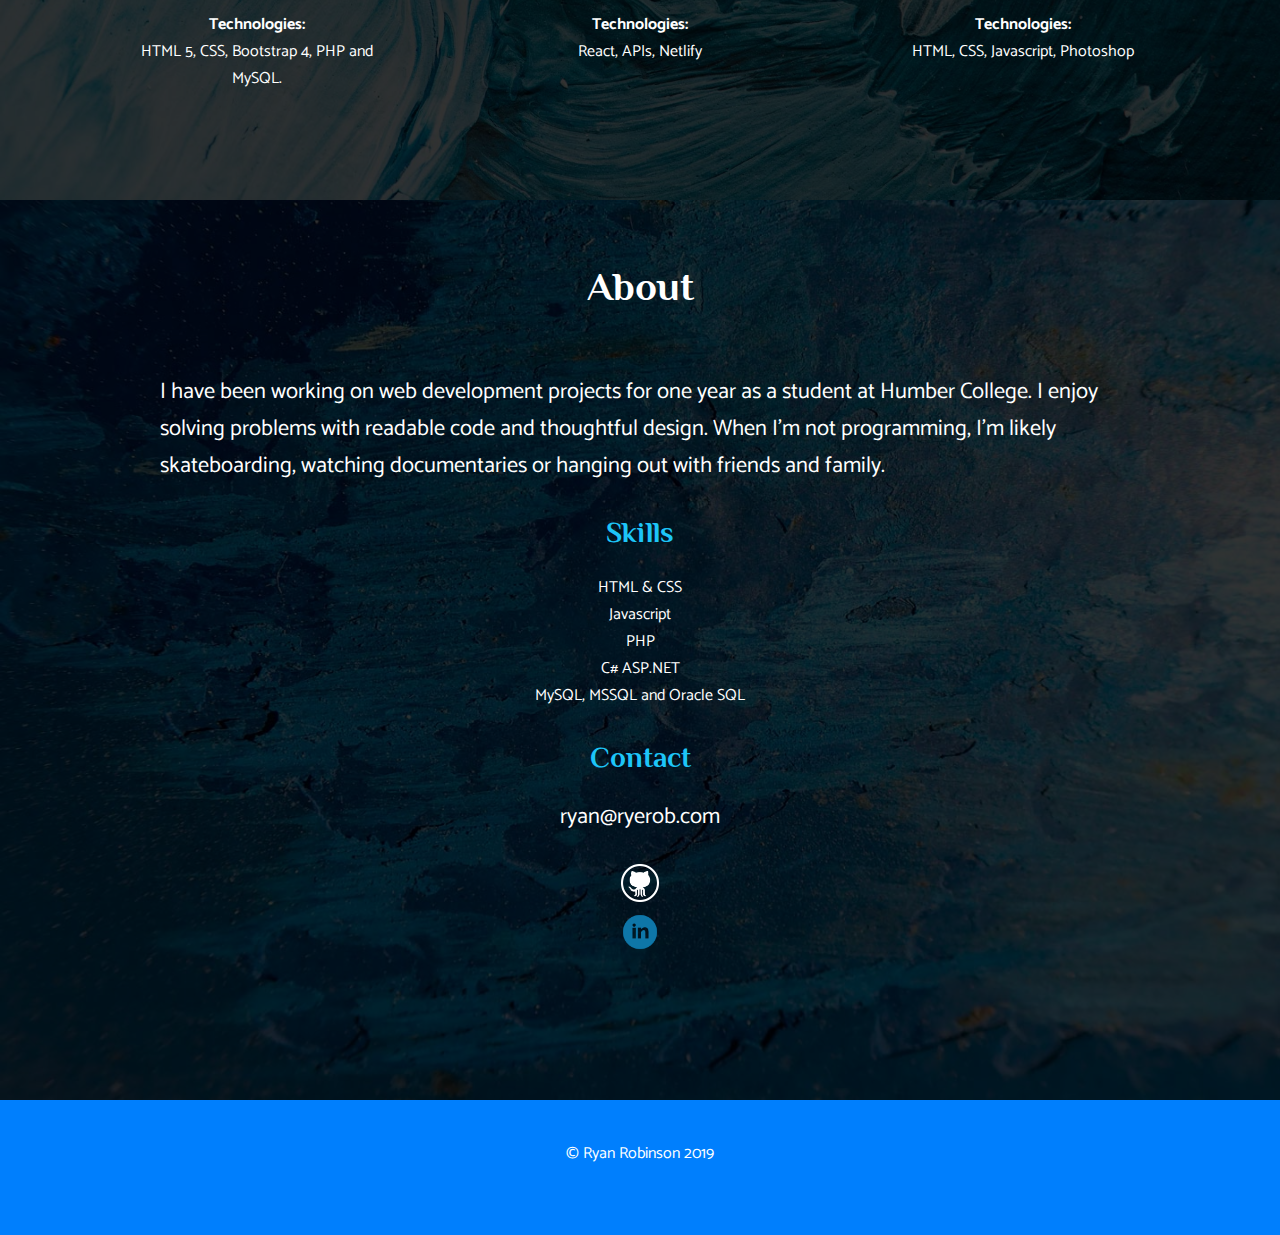
==== commit 5dae9ca0: "changed some wording" ====
--- a/index.html
+++ b/index.html
@@ -45,7 +45,8 @@
         <section id="landing">
             <div class="container landing-inner">
                 <h1>Ryan Robinson</h1>
-                <h2>Web Developer Based in Toronto</h2>
+                <h2>Front-End Web Developer</h2>
+                <h2>Based in Toronto</h2>
                 <a href="#" class="main-btn btn">See Work</a>
             </div>
         </section>
@@ -73,8 +74,9 @@
                     </a>
                 <div class="work-desc">
                     <h3>Stats Map</h3>
-                    <p>This is an academic project in which I added some interesting country statistics
-                       to Google Maps using the rest countries API and open weather API.</p>
+                    <p>This project allow users to search or click on a map to display
+                        weather about the nearest city and statistics about the country.
+                    </p>
                 </div>
             </div>
             <div class="work-tech2 tech">
@@ -87,8 +89,7 @@
                     </a>
                 <div class="work-desc">
                     <h3>Restaurant Site</h3>
-                    <p>This is an academic project made in my first term at Humber. This was a team project 
-                       with 4 other students. I created the gift card images, gift card page and site map page.</p>
+                    <p>This is an academic project made with 3 other developers. I created the gift card page and site map page.</p>
                 </div>
             </div>
             <div class="work-tech3 tech">
@@ -99,7 +100,7 @@
         <section id="about">
             <div class="about-wrap">
                 <h2>About</h2>
-                <p>I am Ryan Robinson and I have been working on web development projects for one year as a student at Humber College. I love to learn and am interested in everything from graphic design to database design. When I’m not programming or designing, I’m likely skateboarding, watching documentaries or hanging out with friends and family.</p>
+                <p>I have been working on web development projects for one year as a student at Humber College. I enjoy solving problems with readable code and thoughtful design. When I’m not programming, I’m likely skateboarding, watching documentaries or hanging out with friends and family.</p>
                 <h3>Skills</h3>
                 <ul>
                     <li>HTML & CSS</li>
--- a/css/work.css
+++ b/css/work.css
@@ -142,6 +142,7 @@
 @media only screen and (max-width: 768px) {
     #work {
         display:block;
+        min-height: 100vh;
     }
     .work-display{
         height:10vh;
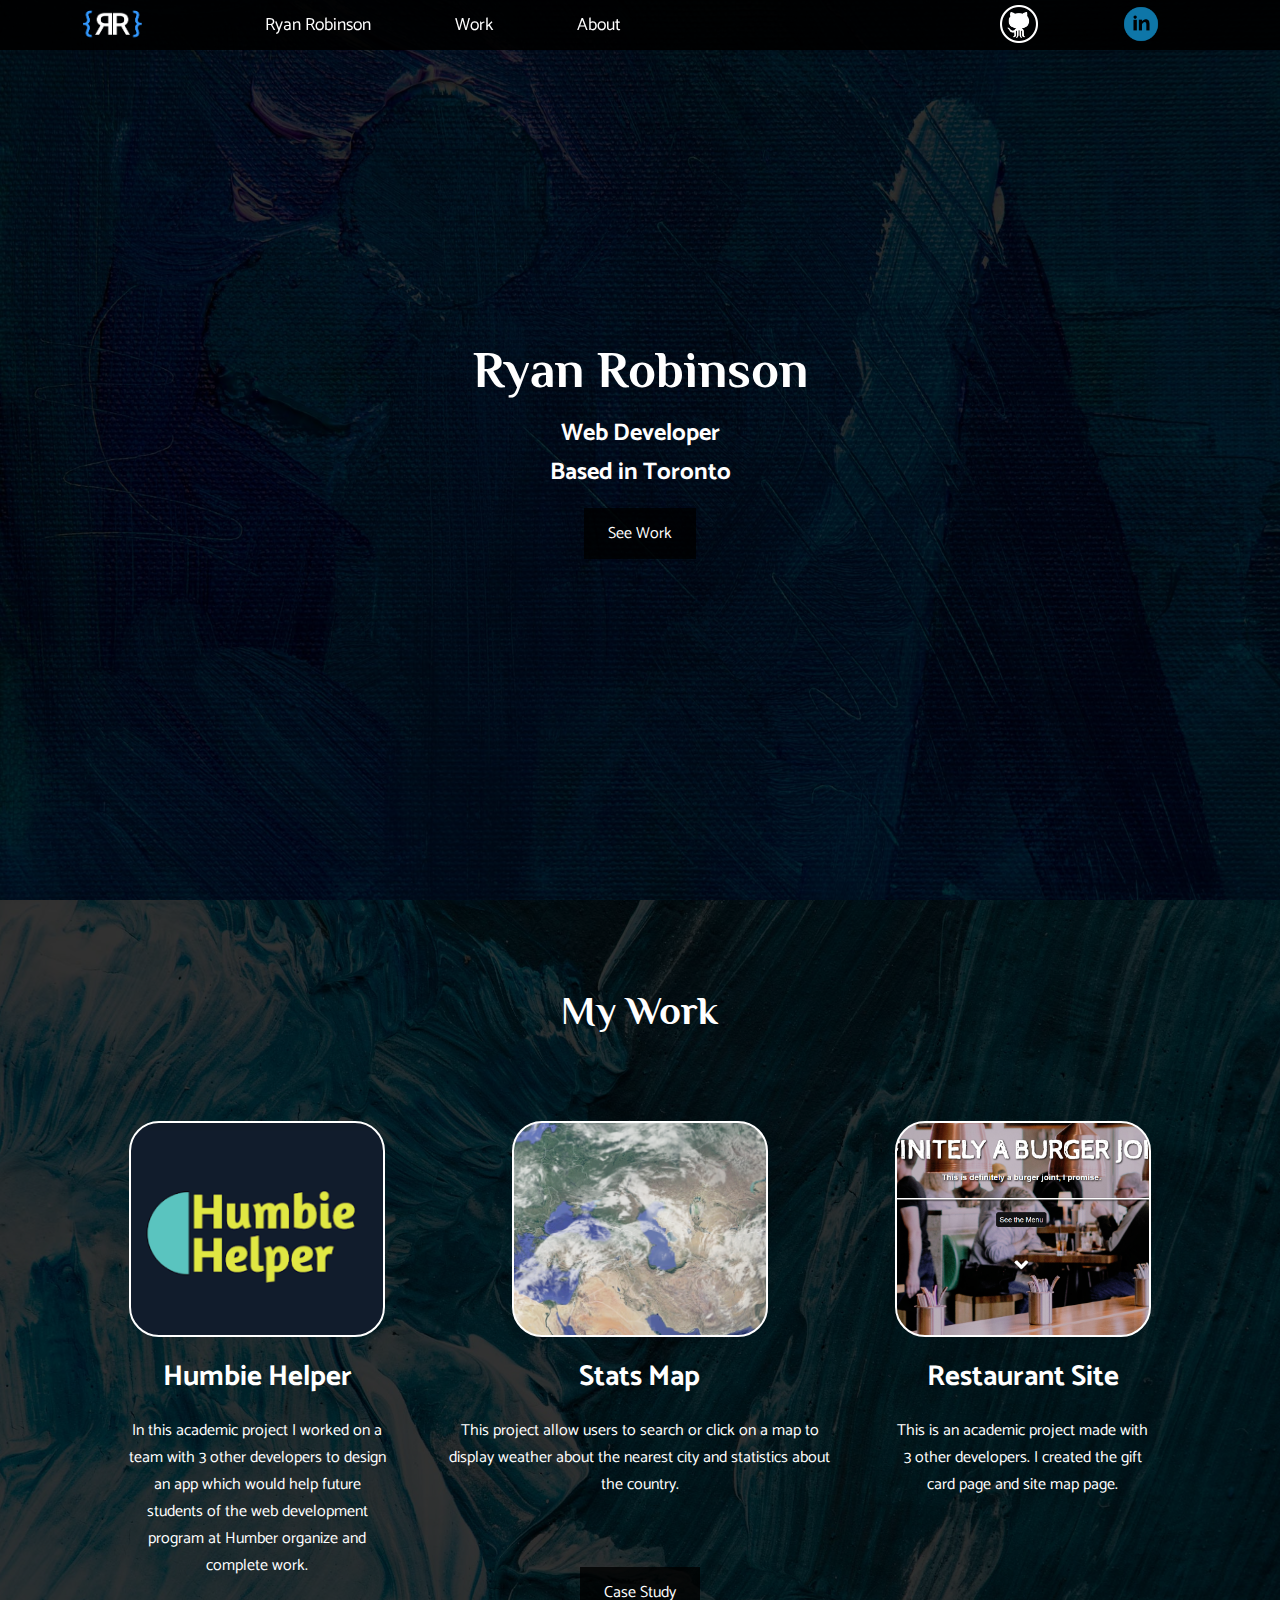
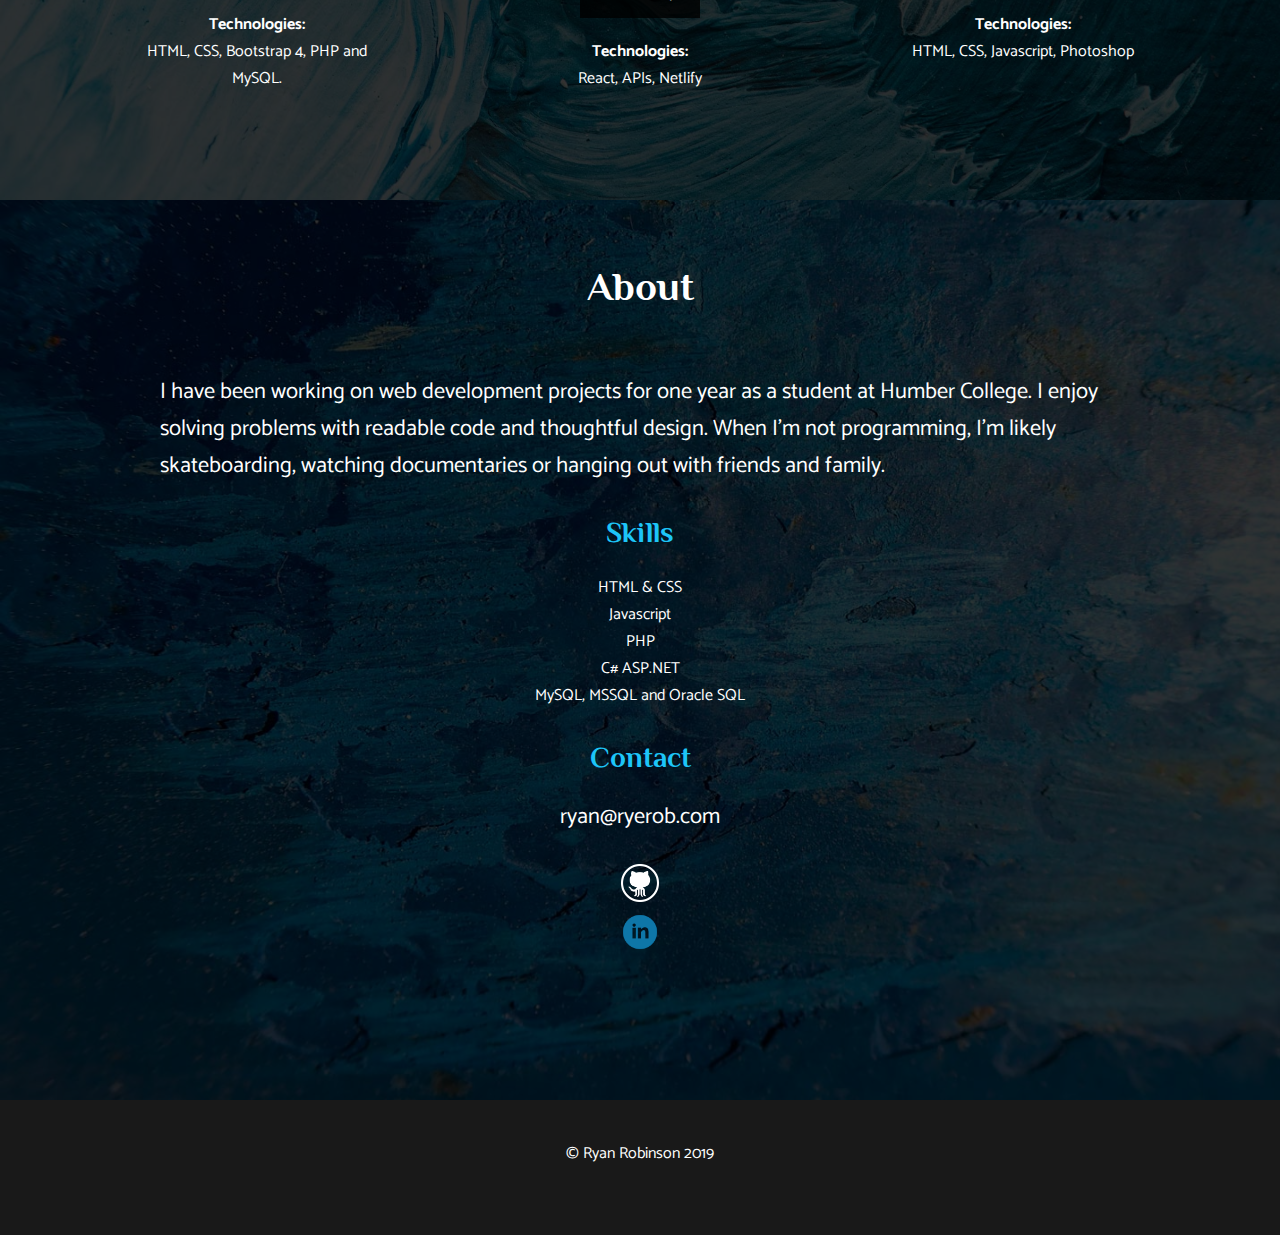
==== commit cc0fdd11: "added case study for stats map" ====
--- a/index.html
+++ b/index.html
@@ -45,7 +45,7 @@
         <section id="landing">
             <div class="container landing-inner">
                 <h1>Ryan Robinson</h1>
-                <h2>Front-End Web Developer</h2>
+                <h2>Web Developer</h2>
                 <h2>Based in Toronto</h2>
                 <a href="#" class="main-btn btn">See Work</a>
             </div>
@@ -54,7 +54,7 @@
             <h2>My Work</h2>
             <div class="work-1">
                     <a href="https://humbiehelper.skriptkaiju.com/">
-                        <div class="work-display"></div>
+                        <div class="work-display"><span class="work-info">Visit Live Site</span></div>
                     </a>
                 <div class="work-desc">
                     <h3>Humbie Helper</h3>
@@ -66,27 +66,29 @@
             </div>
             <div class="work-tech1 tech">
                 <h4>Technologies:</h4>
-                <p class="tech-list">HTML 5, CSS, Bootstrap 4, PHP and MySQL.</p>
+                <p class="tech-list">HTML, CSS, Bootstrap 4, PHP and MySQL.</p>
             </div>
             <div class="work-2">
                     <a href="https://stats-map.netlify.com/">
-                        <div class="work-display"></div>
+                        <div class="work-display"><span class="work-info">Visit Live Site</span></div>
                     </a>
                 <div class="work-desc">
                     <h3>Stats Map</h3>
                     <p>This project allow users to search or click on a map to display
                         weather about the nearest city and statistics about the country.
                     </p>
+                 
                 </div>
             </div>
             <div class="work-tech2 tech">
-                    <h4>Technologies:</h4>
-                    <p class="tech-list">React, APIs, Netlify</p>
-                </div>
+                <a href="statstudy.html" class="btn">Case Study</a>
+                <h4>Technologies:</h4>
+                <p class="tech-list">React, APIs, Netlify</p>
+            </div>
             <div class="work-3">
-                    <a href="http://ryerob.com/restaurant">
-                        <div class="work-display"></div>
-                    </a>
+                <a href="http://ryerob.com/restaurant">
+                    <div class="work-display"><span class="work-info">Visit Live Site</span></div>
+                </a>
                 <div class="work-desc">
                     <h3>Restaurant Site</h3>
                     <p>This is an academic project made with 3 other developers. I created the gift card page and site map page.</p>
--- a/css/style.css
+++ b/css/style.css
@@ -14,10 +14,12 @@
     box-sizing:border-box;
     margin:0;
     padding:0;
-    color: #fff;
 }
 html {
     scroll-behavior: smooth;
+}
+body{
+    color: #fff;
 }
 /* --- Landing Section --- */
 .container {
@@ -126,13 +128,9 @@
     padding-top: 1.8rem;
     list-style:none;
 }
-/* .contact-info > ul > li {
-    padding:1rem;
-} */
-
 /* --- Footer --- */
 .footer {
-    background-color:var(--accent-color);
+    background-color:var(--menu-background);
     color:var(--font-color);
     height:15vh;
     text-align:center;
--- a/css/desktop-nav.css
+++ b/css/desktop-nav.css
@@ -25,6 +25,10 @@
 }
 .desktop-nav > ul > li > a {
     text-decoration:none;
+    color:#fff;
+}
+.desktop-nav > ul > li > a:hover {
+    color:var(--accent-color);
 }
 .site-links{
     position:fixed;
--- a/css/work.css
+++ b/css/work.css
@@ -8,6 +8,9 @@
     grid-template-rows:1fr 1fr 1fr;
     grid-column-gap: 60px;
 
+}
+a {
+    text-decoration:none;
 }
 .work-image{
     flex-shrink:0;
@@ -30,15 +33,31 @@
 }
 .work-1 .work-display {
     background:url(../images/humbieHelper.png) no-repeat center center/cover;
-
 }
 .work-2 .work-display {
     background:url(../images/stat-map-icon.png) no-repeat center center/cover;
-
 }
 .work-3 .work-display {
     background:url(../images/rest-land.png) no-repeat center center/cover;
-
+}
+.work-1 .work-display:hover,
+.work-2 .work-display:hover,
+.work-3 .work-display:hover {
+    background: rgba(250, 250, 250, 0.6);
+    transition: 1s;
+}
+.work-1 .work-display:hover .work-info,
+.work-2 .work-display:hover .work-info,
+.work-3 .work-display:hover .work-info {
+    display:block;
+}
+.work-info {
+    display:none;
+    text-align:center;
+    text-decoration: none;
+    color:#000;
+    vertical-align: middle;
+    font-size: 2rem;
 }
 #work:before {
     content:'';
@@ -72,8 +91,10 @@
     border-radius:30px;
     width:20vw;
     height:24vh;
+    line-height: 24vh;
     overflow:hidden;
     margin:0 auto;
+    text-align:center;
 }
 .work-desc {
     text-align:center;
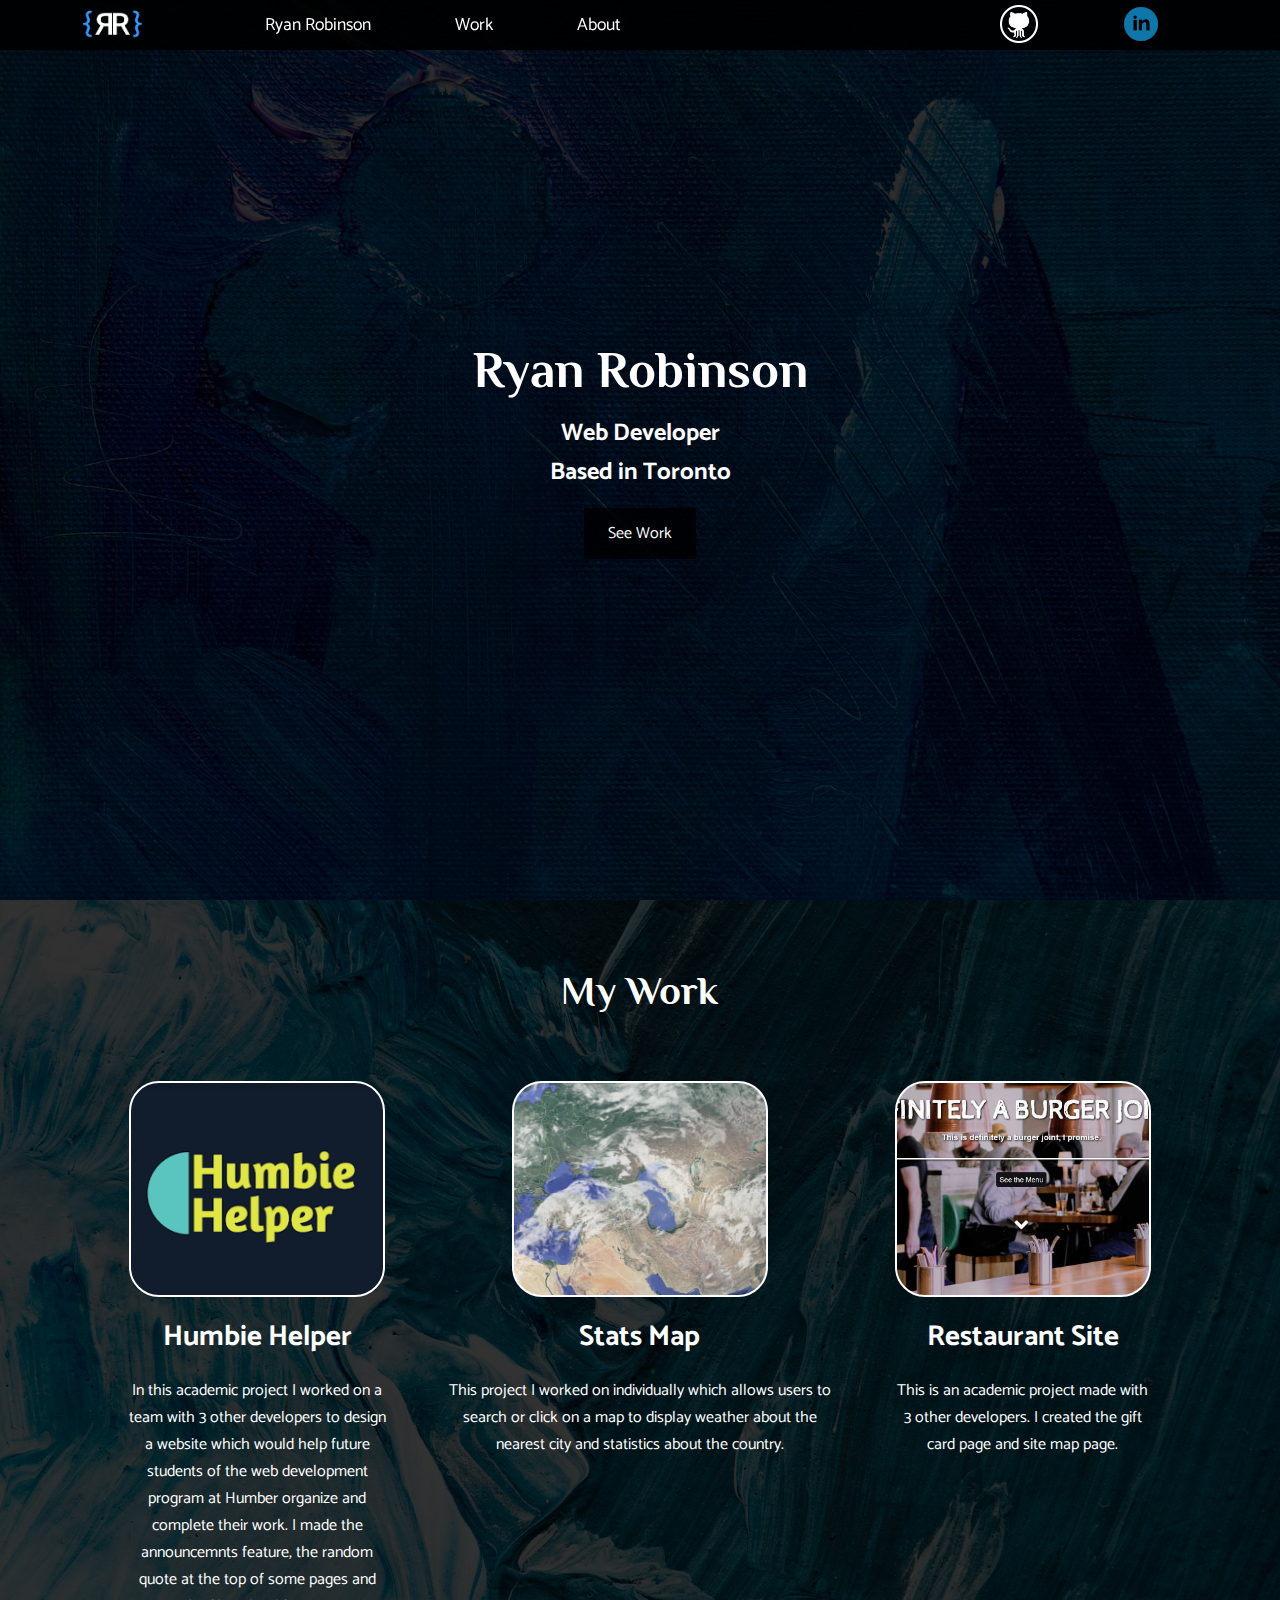
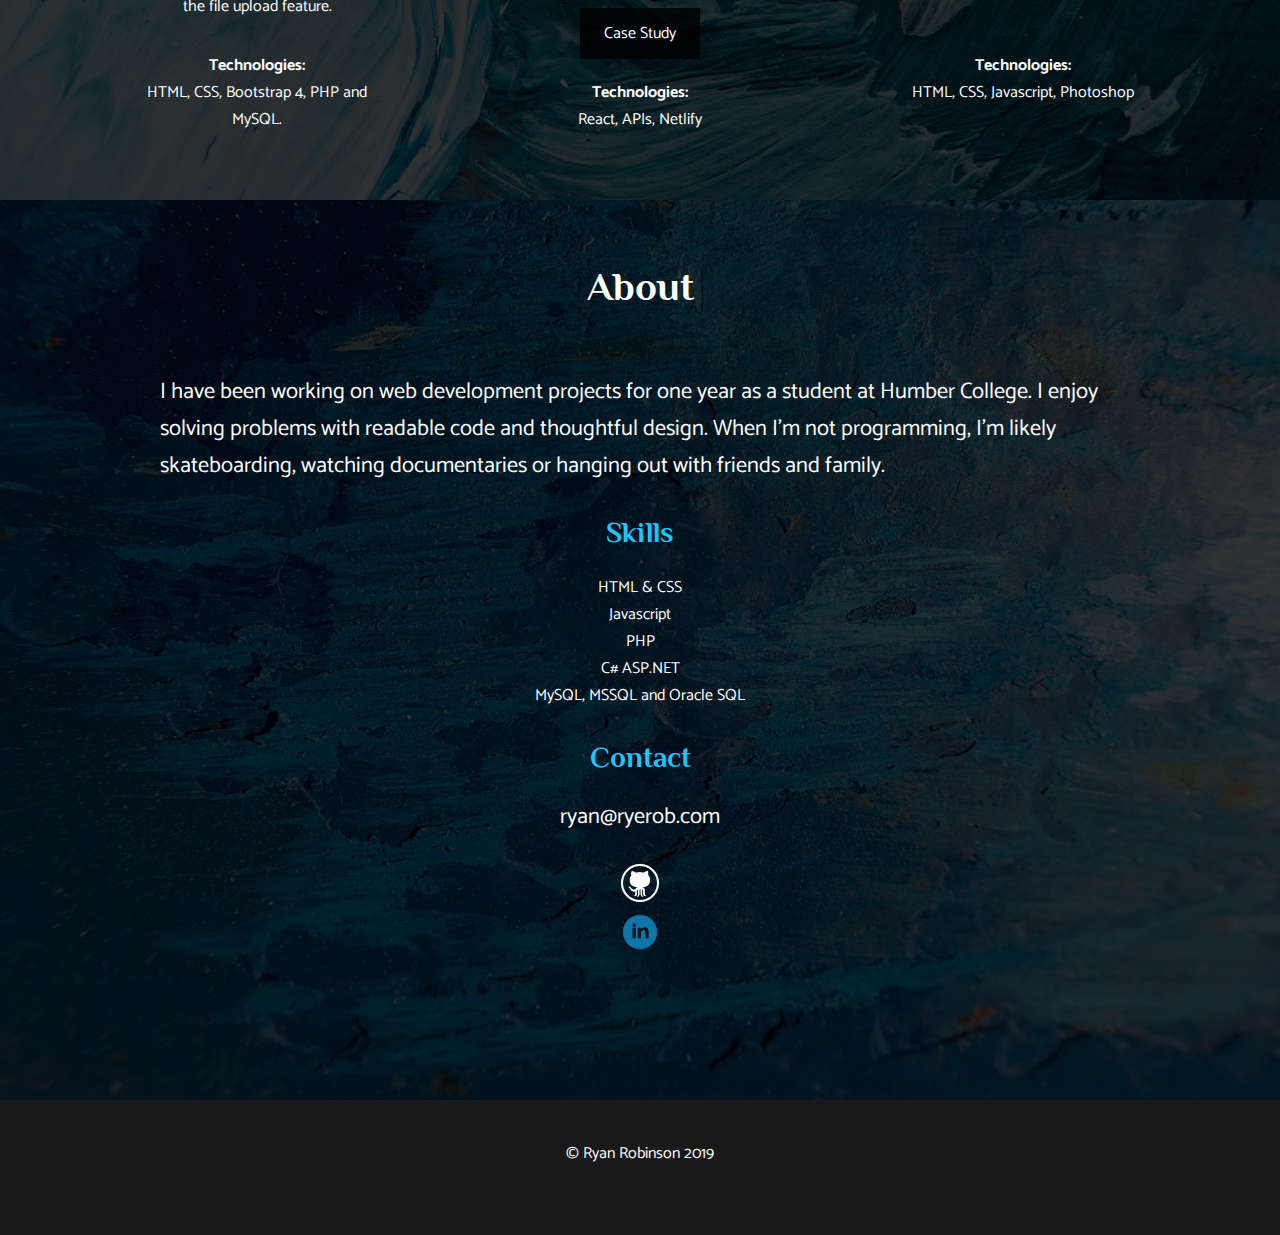
==== commit e6cfdee7: "reorganized css files" ====
--- a/index.html
+++ b/index.html
@@ -7,10 +7,10 @@
     <title>Ryan Robinson</title>
     <link href="https://fonts.googleapis.com/css?family=Philosopher" rel="stylesheet">
     <link href="https://fonts.googleapis.com/css?family=Catamaran" rel="stylesheet">
-    <link rel="stylesheet" href="./css/style.css">
+    <link rel="stylesheet" href="./css/home.css">
+    <link rel="stylesheet" href="./css/main.css">
     <link rel="stylesheet" href="./css/mobile-nav.css">
     <link rel="stylesheet" href="./css/desktop-nav.css">
-    <link rel="stylesheet" href="./css/work.css">
 </head>
 <body>
     <nav class="desktop-nav">
@@ -59,8 +59,9 @@
                 <div class="work-desc">
                     <h3>Humbie Helper</h3>
                     <p>In this academic project I worked on a team with 3 other developers to 
-                       design an app which would help future students of the web development 
-                       program at Humber organize and complete work.
+                       design a website which would help future students of the web development 
+                       program at Humber organize and complete their work. I made the announcemnts feature,
+                       the random quote at the top of some pages and the file upload feature.
                     </p>
                 </div>
             </div>
@@ -74,14 +75,15 @@
                     </a>
                 <div class="work-desc">
                     <h3>Stats Map</h3>
-                    <p>This project allow users to search or click on a map to display
+                    <p>
+                        This project I worked on individually which allows users to search or click on a map to display
                         weather about the nearest city and statistics about the country.
                     </p>
                  
                 </div>
             </div>
             <div class="work-tech2 tech">
-                <a href="statstudy.html" class="btn">Case Study</a>
+                <a href="views/statstudy.html" class="btn">Case Study</a>
                 <h4>Technologies:</h4>
                 <p class="tech-list">React, APIs, Netlify</p>
             </div>
--- a/css/home.css
+++ b/css/home.css
@@ -0,0 +1,267 @@
+/* --- Landing Section --- */
+.container {
+    max-width:960px;
+    margin:auto;
+    overflow:hidden;
+    padding:0 3rem;
+}
+#landing {
+    color:var(--font-color);
+    height:100vh;
+    position:relative;
+    background-color:var(--primary-color);
+}
+#landing:before {
+    content:'';
+    /* Photo by Steve Johnson from pexels.com */
+    background:url(../images/abstract1-med.jpg) no-repeat center center/cover;
+    top:0;
+    left:0;
+    width:100%;
+    height:100%;
+    position:absolute;
+    z-index:-1;
+}
+#landing .landing-inner {
+    display:flex;
+    flex-direction: column;
+    align-items:center;
+    justify-content: center;
+    text-align:center;
+    height:100%;
+}
+#landing h1 {
+    font-size: 3.2rem;
+    padding-bottom:1rem;
+    font-family: Philosopher, sans-serif;
+}
+#landing p {
+    padding-bottom:2.4rem;
+    font-size:1.3rem;
+}
+
+/* --- Work Section --- */
+#work {
+    color: var(--font-color);
+    height:100vh;
+    position:relative;
+    background-color: var(--primary-color);
+    display:grid;
+    grid-template-columns:1fr 1fr 1fr;
+    grid-template-rows:1fr 1fr 1fr;
+    grid-column-gap: 60px;
+
+}
+.work-image{
+    flex-shrink:0;
+    min-width:100%;
+    max-width:100%;
+}
+.work-1{
+    grid-column:1;
+    grid-row:2;
+    padding-left:8rem;
+}
+.work-2{
+    grid-column:2;
+    grid-row:2;
+}
+.work-3{
+    grid-column:3;
+    grid-row:2;
+    padding-right:8rem;
+}
+.work-1 .work-display {
+    background:url(../images/humbieHelper.png) no-repeat center center/cover;
+}
+.work-2 .work-display {
+    background:url(../images/stat-map-icon.png) no-repeat center center/cover;
+}
+.work-3 .work-display {
+    background:url(../images/rest-land.jpg) no-repeat center center/cover;
+}
+.work-1 .work-display:hover,
+.work-2 .work-display:hover,
+.work-3 .work-display:hover {
+    background: rgba(250, 250, 250, 0.6);
+    transition: 1s;
+}
+.work-1 .work-display:hover .work-info,
+.work-2 .work-display:hover .work-info,
+.work-3 .work-display:hover .work-info {
+    display:block;
+}
+.work-info {
+    display:none;
+    text-align:center;
+    text-decoration: none;
+    color:#000;
+    vertical-align: middle;
+    font-size: 2rem;
+}
+#work:before {
+    content:'';
+    /* Photo from https://www.pexels.com/@rawpixel */
+    /* https://www.pexels.com/@francesco-ungaro */
+    background:url(../images/abstract2-med.jpg) no-repeat center center/cover;
+    top:0;
+    left:0;
+    width:100%;
+    height:100%;
+    position:absolute;
+    z-index:-1;
+}
+#work h2 {
+    font-size:2.5rem;
+    grid-column:2;
+    grid-row:1;
+    display:flex;
+    flex-direction:column;
+    align-items:center;
+    justify-content:center;
+    text-align:center;
+    font-family:Philosopher, Arial, Helvetica, sans-serif;
+}
+#work h3 {
+    font-size:1.8rem;
+    padding: 1rem;
+}
+.work-display {
+    border:2px solid #fff;
+    border-radius:30px;
+    width:20vw;
+    height:24vh;
+    line-height: 24vh;
+    overflow:hidden;
+    margin:0 auto;
+    text-align:center;
+}
+.work-desc {
+    text-align:center;
+}
+.work-desc h3 {
+    padding-top:1.2rem;
+}
+.tech {
+    text-align: center;
+}
+.tech h4 {
+    padding-top:2rem;
+}
+.tech-list {
+    list-style: none;
+}
+.work-tech1 {
+    grid-column:1;
+    grid-row:3;
+    text-align:center;
+    padding-left:8rem;
+}
+.work-tech2 {
+    grid-column:2;
+    grid-row:3;
+}
+.work-tech3 {
+    grid-column:3;
+    grid-row:3;
+    padding-right:8rem;
+}
+.btn-container {
+    grid-column: 2;
+    grid-row: 3;
+    text-align: center;
+    display: flex;
+    align-items: center;
+    justify-content: center;
+}
+
+/* --- About Section --- */
+#about {
+    color:var(--font-color);
+    min-height:100vh;
+    position:relative;
+    background-color:var(--primary-color);
+}
+#about:before {
+    content:'';
+    /* Photo by Steve Johnson from pexels.com */
+    background:url(../images/abstract3-med.jpg) no-repeat center center/cover;
+    top:0;
+    left:0;
+    width:100%;
+    height:100%;
+    position:absolute;
+    z-index:-1;
+}
+.about-wrap {
+    max-width: 960px;
+    margin:auto;
+    overflow: hidden;
+}
+.about-wrap > ul {
+    text-align:center;
+    list-style: none;
+}
+#about h2 {
+    padding-top:4rem;
+    padding-bottom:4rem;
+    font-size: 2.5rem;
+    text-align:center;
+    font-family:Philosopher, Arial, Helvetica, sans-serif;
+}
+#about h3 {
+    font-size: 1.8rem;
+    color:#1dc5f8;
+    text-align:center;
+    padding-top:2rem;
+    padding-bottom:1.6rem;
+    font-family:Philosopher, Arial, Helvetica, sans-serif;
+}
+#about p {
+    font-size:1.4rem;   
+}
+.contact-info {
+    text-align:center;
+    font-size:1.3rem;
+    
+}
+.contact-info > ul {
+    padding-top: 1.8rem;
+    list-style:none;
+}
+
+/* --- Media Queries --- */
+@media only screen and (max-width: 1024px) {
+    #work {
+        padding-top:5rem;
+    }
+    #work > div {
+        padding-top:5rem;
+    }
+    .work-1{
+        padding-left:0;
+    }
+    .work-3{
+        padding-right:0;
+    }
+    .work-tech1{
+        padding-left:0;
+    }
+    .work-tech3{
+        padding-right:0;
+    }
+    .work-display{
+        height:12vh;
+    }
+}
+
+@media only screen and (max-width: 768px) {
+    #work {
+        display:block;
+        min-height: 100vh;
+    }
+    .work-display{
+        height:10vh;
+        width:30vw;
+    }
+}--- a/css/main.css
+++ b/css/main.css
@@ -0,0 +1,48 @@
+/* --- Variables --- */
+:root {
+    --primary-color:rgba(0, 0, 0, 0.8);
+    --accent-color:rgb(0, 127, 253);
+    --font-color:#fff;
+    --burger-color:#fff;
+    --burger-background:rgba(0, 0, 0, 0.3);
+    --menu-background:rgb(0, 0, 0, 0.9);
+    --menu-speed: 1.3s;
+}
+/* --- General Style --- */
+* {
+    font-family:Catamaran, Helvetica, Arial sans-serif;
+    box-sizing:border-box;
+    margin:0;
+    padding:0;
+}
+html {
+    scroll-behavior: smooth;
+}
+body{
+    color: #fff;
+}
+a {
+    text-decoration:none;
+}
+.btn {
+    border: none;
+    background-color:var(--primary-color);
+    color:var(--font-color);
+    padding:0.75em 1.5em;
+    margin-top: 1rem;
+    text-decoration:none;
+    transition:opacity 0.75s ease-in;
+}
+.btn:hover {
+    opacity: 0.6;
+}
+/* --- Footer --- */
+.footer {
+    background-color:var(--menu-background);
+    color:var(--font-color);
+    height:15vh;
+    text-align:center;
+}
+.footer > p {
+    padding-top:40px;
+}--- a/css/mobile-nav.css
+++ b/css/mobile-nav.css
@@ -1,4 +1,3 @@
-
 /* --- Mobile Navigation --- */
 .mobile-nav {
     background:var(--primary-color);
